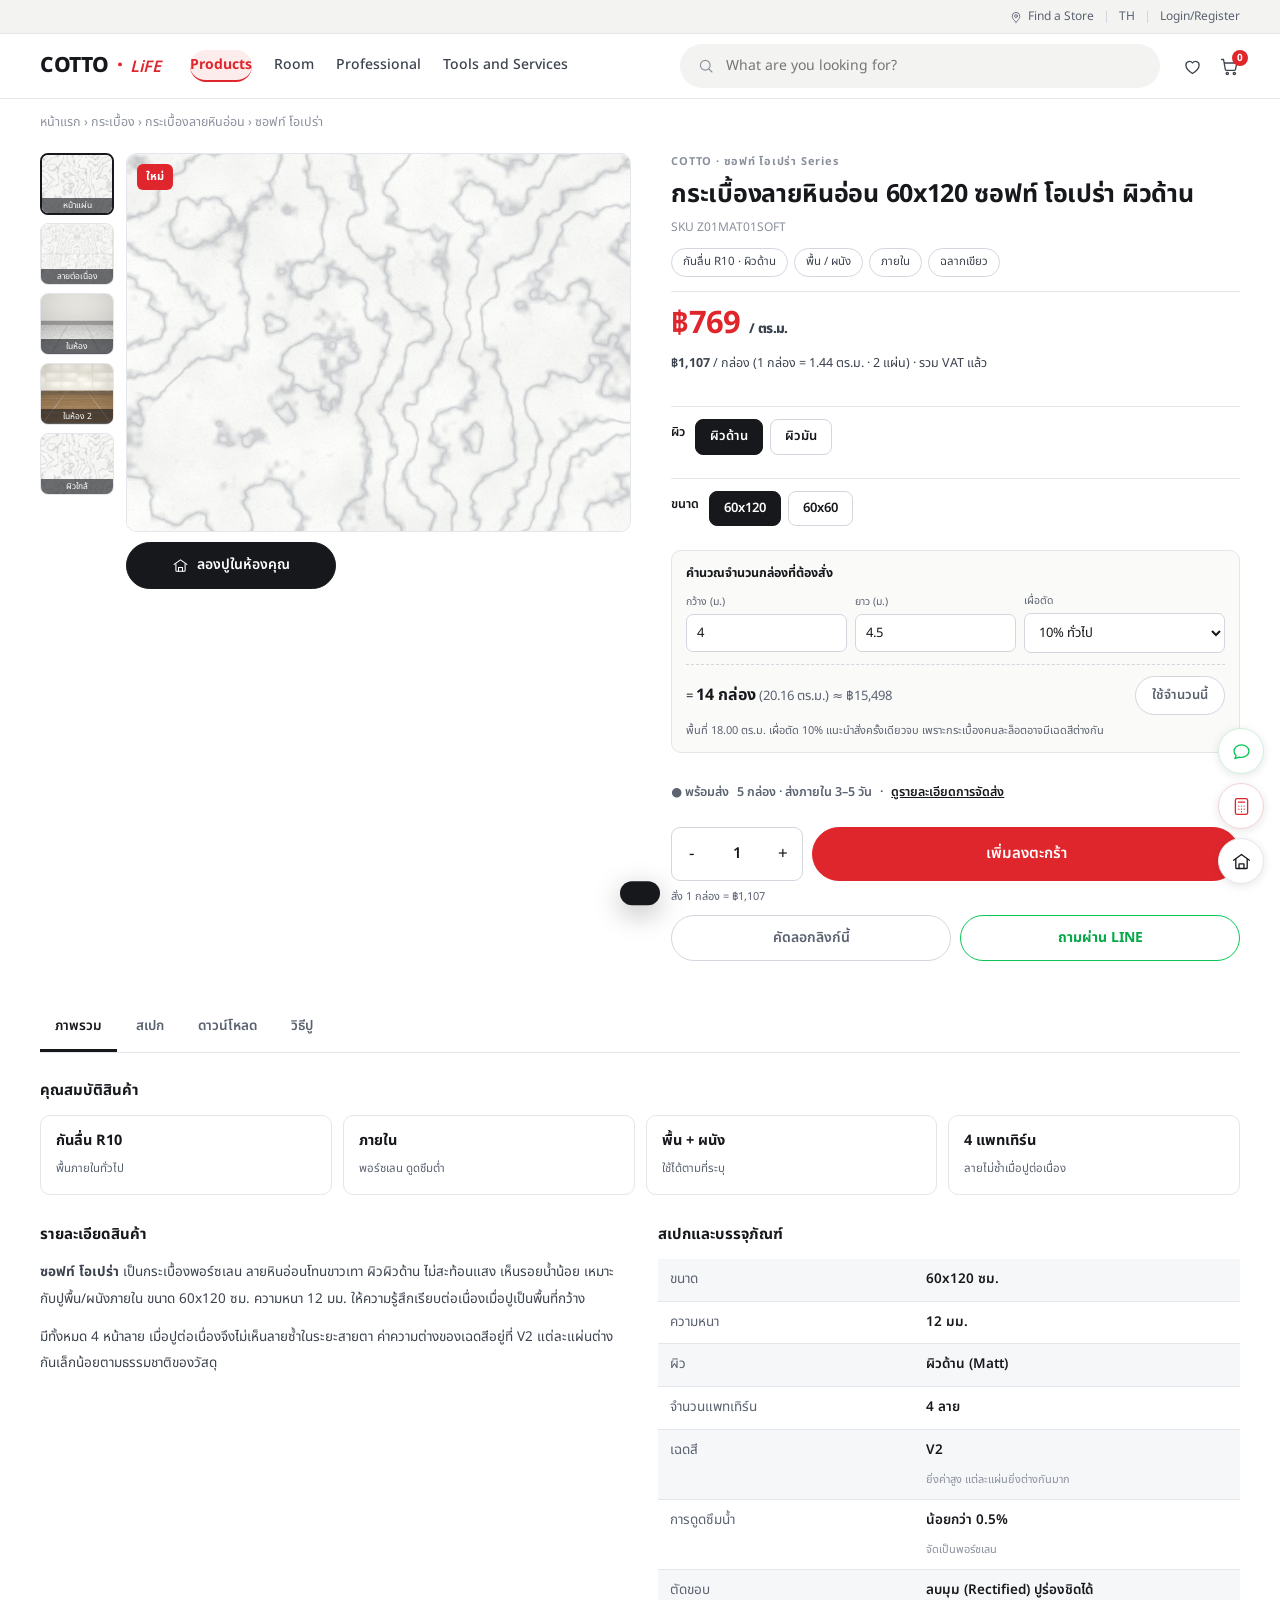
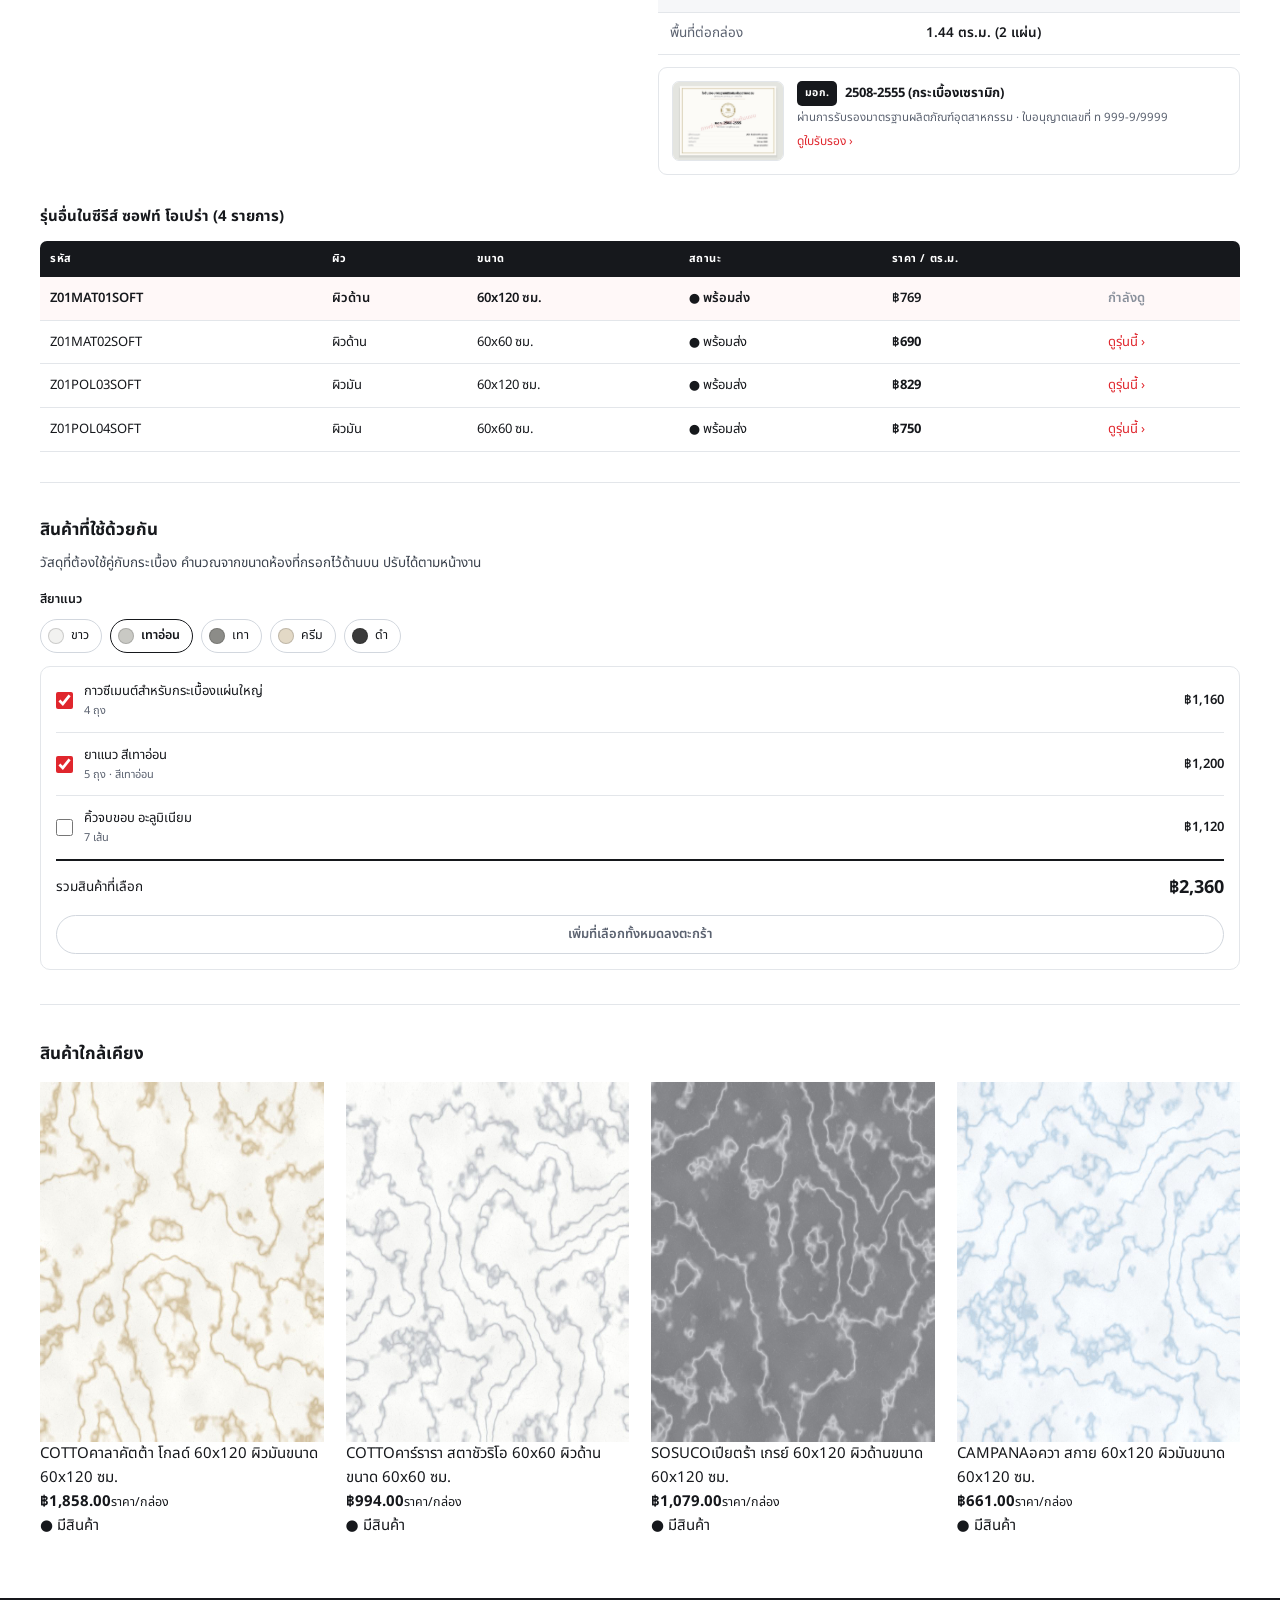
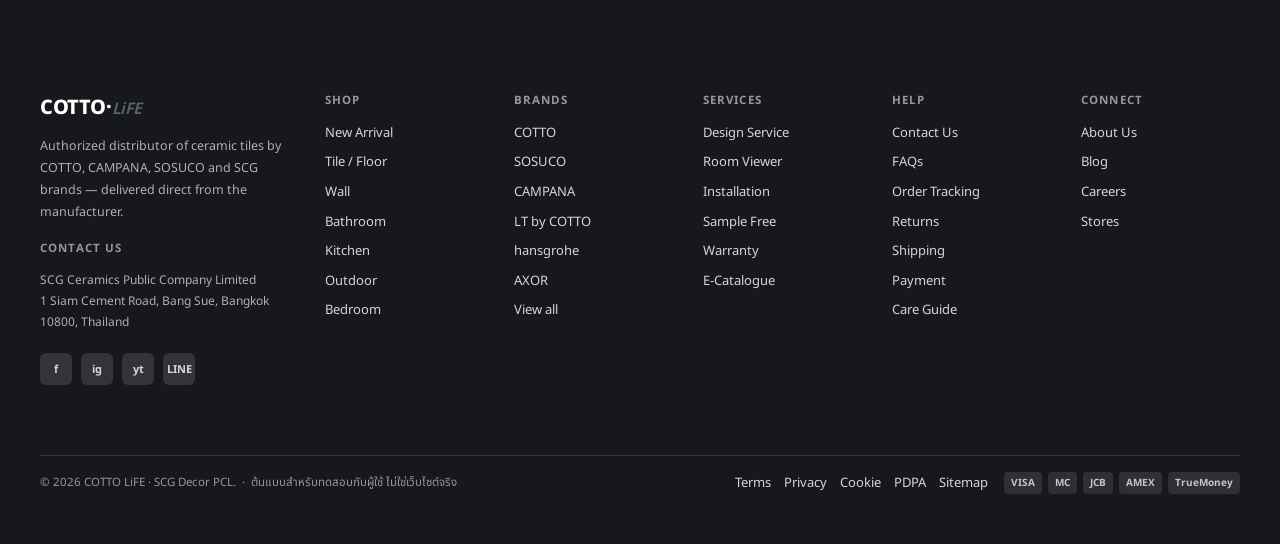
==== detail.html @ 040e5915 "start demo first" ====
<!DOCTYPE html>
<html lang="th">
<head>
<meta charset="utf-8">
<meta name="viewport" content="width=device-width,initial-scale=1">
<title>สินค้า | COTTO LiFE</title>
<link rel="preconnect" href="https://fonts.googleapis.com">
<link href="https://fonts.googleapis.com/css2?family=Noto+Sans+Thai:wght@400;500;600;700&display=swap" rel="stylesheet">
<link rel="stylesheet" href="assets/app.css">
<link rel="stylesheet" href="assets/detail.css">
</head>
<body>
<div id="hdr"></div>
<div class="wrap"><nav class="crumb" id="crumb"></nav></div>

<div class="wrap">
  <div class="pdp">
    <div class="gal">
      <div class="thumbs" id="gThumbs"></div>
      <div class="galmain">
        <div class="main"><img id="gMain" alt=""><span class="badge-n" id="gBadge" hidden>ใหม่</span></div>
        <div class="gal-btns" id="galBtns"></div>
      </div>
    </div>
    <div class="info" id="info"></div>
  </div>

  <div class="tabs" id="tabs"></div>
  <div id="panels"></div>
  <div class="rel" id="rel"></div>
</div>

<div class="sbar" id="sbar"><div class="wrap">
  <div class="p"><b id="sbP"></b><span id="sbN"></span></div>
  <button class="btn btn-primary" id="sbBtn">เพิ่มลงตะกร้า</button>
</div></div>

<div id="ftr"></div>
<div id="toast"></div>

<script src="assets/icons.js"></script>
<script src="assets/data.js"></script>
<script src="assets/app.js"></script>
<script>
(function () {
  var $ = CL.$, $$ = CL.$$, money = CL.money, img = CL.img, C = CATALOG;

  function params() {
    var s = location.search.slice(1) || location.hash.replace(/^#\??/, ""), o = {};
    s.split("&").forEach(function (p) { if (!p) return; var i = p.indexOf("=");
      o[decodeURIComponent(p.slice(0, i))] = decodeURIComponent(p.slice(i + 1)); });
    return o;
  }
  var P = params();
  var S = (P.s && C.bySeries(P.s)) || (P.sku && C.bySku(P.sku) && C.bySeries(C.bySku(P.sku).seriesId)) || C.series[0];
  var K = (P.sku && C.bySku(P.sku)) || S.skus.filter(function (k) { return k.stock > 0; })[0] || S.skus[0];
  var isTile = S.cat === "tile", isAcc = S.cat === "accessory", isSan = S.cat === "sanitary";
  var UNIT = S.cat === "tile" ? "กล่อง" : S.cat === "accessory" ? "ชิ้น" : "ชุด";
  var gi = 0, tab = 0, qty = 1, wideM = 4, longM = 4.5, waste = 10, grout = 1, roughPick = null;
  var bundleSel = {};
  (S.cat === "tile" ? C.bundle : C.bundleSan).forEach(function (b, i) { bundleSel[i] = b.checked; });

  CL.mount("Products");
  $("#crumb").innerHTML = '<a href="index.html">หน้าแรก</a> › <a href="list.html?cat=' + S.cat + '">' +
    (isTile ? "กระเบื้อง" : isAcc ? "อุปกรณ์ห้องน้ำ" : "สุขภัณฑ์") +
    '</a> › <a href="list.html?cat=' + S.cat + "&pattern=" +
    encodeURIComponent(S.pattern) + '">' + S.pattern + "</a> › <span>" + S.name + "</span>";
  document.title = S.name + " | COTTO LiFE";

  /* ============ แกลเลอรี ============ */
  function shots() {
    return isTile
      ? [[K.img, "หน้าแผ่น"], ["lay-" + K.tex, "ลายต่อเนื่อง"],
         [S.usage && S.usage.indexOf("พื้น") >= 0 ? "room-living" : "room-bath", "ในห้อง"],
         ["room-kitchen", "ในห้อง 2"], [K.img, "ผิวใกล้"]]
      : isAcc
      ? [[K.img, "ตัวสินค้า"], ["room-bath", "ในห้อง"], [K.img, "มุมข้าง"], ["room-bedroom", "บรรยากาศ"]]
      : [[K.img, "ตัวสินค้า"], ["room-bath", "ในห้อง"], ["san-exploded", "ชิ้นส่วน"],
         [K.img, "มุมข้าง"], ["room-bedroom", "บรรยากาศ"]];
  }
  function gallery() {
    var g = shots();
    $("#gMain").src = img(g[gi][0]);
    $("#gMain").alt = S.name + " — " + g[gi][1];
    $("#gBadge").hidden = !S["new"];
    $("#gThumbs").innerHTML = g.map(function (t, i) {
      return '<button class="' + (i === gi ? "on" : "") + '" data-g="' + i + '" aria-label="' + t[1] + '">' +
        '<img src="' + img(t[0]) + '" alt=""><span class="tl">' + t[1] + "</span></button>";
    }).join("");
    var ICON = '<svg class="ico" viewBox="0 0 24 24" fill="none" stroke="currentColor" ' +
      'stroke-width="1.5" stroke-linecap="round" stroke-linejoin="round" aria-hidden="true">' +
      '<path d="M3 10.5 12 4l9 6.5"/><path d="M5.5 9.6V19a1 1 0 0 0 1 1h11a1 1 0 0 0 1-1V9.6"/>' +
      '<path d="M9.2 20v-5.2h5.6V20"/></svg>';
    $("#galBtns").innerHTML = isTile
      ? '<button class="btn btn-dark" id="tryRoom">' + ICON + "ลองปูในห้องคุณ</button>" : "";
  }

  /* ============ ตัวเลือกรุ่น ============ */
  function variantsFor(attr, val) {
    return S.skus.filter(function (k) {
      if (k[attr] !== val) return false;
      return ["finish", "size", "color", "finLabel"].every(function (a) {
        return a === attr || k[a] === K[a] || k[a] === undefined; });
    });
  }
  function pick(attr, val) {
    var cand = variantsFor(attr, val);
    if (!cand.length) cand = S.skus.filter(function (k) { return k[attr] === val; });
    if (cand.length) { K = cand.filter(function (k) { return k.stock > 0; })[0] || cand[0];
      gi = 0; roughPick = null; draw(); }
  }
  function optGroup(label, attr, hint) {
    var vals = [], seen = {};
    S.skus.forEach(function (k) { if (k[attr] != null && !seen[k[attr]]) { seen[k[attr]] = 1; vals.push(k[attr]); } });
    if (vals.length < 2) return "";
    return '<div class="optrow"><div class="lab">' + label + (hint ? "<span>" + hint + "</span>" : "") +
      "</div><div class='opts'>" + vals.map(function (v) {
        var cand = variantsFor(attr, v), off = !cand.length;
        var k0 = cand[0] || S.skus.filter(function (x) { return x[attr] === v; })[0];
        var sub = "";
        var sw = (attr === "color" && C.facets.tile[4].swatch[v]) ? C.facets.tile[4].swatch[v]
               : (attr === "finLabel" && C.facets.accessory[1].swatch[v]) ? C.facets.accessory[1].swatch[v] : "";
        var dot = sw ? '<span class="dot" style="background:' + sw + '"></span>' : "";
        return '<button class="opt' + (K[attr] === v ? " on" : "") + (off ? " off" : "") + '" data-o="' +
          attr + "|" + v + '"' + (off ? " disabled" : "") + ">" + dot +
          (attr === "finish" ? C.finish[v].label : v) + sub + "</button>";
      }).join("") + "</div></div>";
  }

  /* ============ ฝั่งขวา ============ */
  function chipsOf() {
    return (isTile
      ? [(K.slip !== "-" ? "กันลื่น " + K.slip + " · " : "") + C.finish[K.finish].label,
         K.usage.join(" / "), K.env, K.green ? "ฉลากเขียว" : ""]
      : isAcc
      ? [K.kind, K.material, K.mount, "รับประกัน " + K.warranty]
      : [K.rate !== "-" ? K.rate : K.dim, K.rough !== "-" ? "ท่อ " + K.trap.replace("-Trap", "") +
         " · " + K.rough : "", (K.tech || [])[0] || "", "รับประกัน " + K.warranty])
      .filter(Boolean).map(function (c) { return '<span class="chip">' + c + "</span>"; }).join("");
  }
  function boxes() {
    var area = (wideM || 0) * (longM || 0);
    if (!area) return 0;
    return Math.ceil(area * (1 + waste / 100) / K.sqmPerBox);
  }

  function info() {
    var price = isTile ? K.pricePerSqm : K.price;
    var was   = isTile ? K.wasPerSqm : K.priceWas;
    var h = '<div class="brand">' + K.brand + " · " + S.name + " Series</div>" +
      "<h1>" + (isTile ? K.pattern + " " + K.size + " " + S.name + " " + C.finish[K.finish].label
                       : S.kind + " " + S.name + " " + (K.label || "")) + "</h1>" +
      '<div class="skuline">SKU ' + K.sku + "</div>" +
      '<div class="chips">' + chipsOf() + "</div>";

    /* ราคา — ขีดราคาปกติทั้งต่อ ตร.ม. และต่อกล่อง */
    h += '<div class="price-main"><b>' + money(price) + '</b><span class="u">/ ' +
      (isTile ? "ตร.ม." : isAcc ? "ชิ้น" : "ชุด") + "</span>" +
      (was ? '<span class="was">' + money(was) + '</span><span class="off">ลด ' + K.off + "%</span>" : "") +
      "</div>";
    h += '<div class="price-sub">' + (isTile
      ? (K.wasPerBox ? '<span class="was">' + money(K.wasPerBox) + "</span>" : "") +
        "<b>" + money(K.pricePerBox) + "</b> / กล่อง (1 กล่อง = " + K.sqmPerBox + " ตร.ม. · " +
        K.pcsPerBox + " แผ่น) · รวม VAT แล้ว"
      : isAcc ? "ราคารวม VAT แล้ว · ราคาต่อชิ้น · " + K.material + " · " + K.mount
      : "ราคารวม VAT แล้ว · ยังไม่รวมค่าติดตั้ง") + "</div>";

    if (isTile) {
      h += optGroup("ผิว", "finish");
      h += optGroup("ขนาด", "size");
      h += optGroup("สี", "color");
      h += calcHTML();
    } else if (isAcc) {
      h += optGroup("สี / ผิวเคลือบ", "finLabel");
    } else {
      h += optGroup("รุ่น", "label", "ต่างกันที่ระบบกดและระยะท่อ");
      h += inboxHTML();
      h += roughHTML();
    }

    /* สถานะสินค้า */
    if (K.stock > 0) h += '<div class="stock-line">' + CL.stockChip(K) +
      ("<span>" + (K.stock + " " + UNIT) +
        " · ส่งภายใน 3–5 วัน</span><span>·</span><a href='#' data-toast='รายละเอียดการจัดส่ง (ตัวอย่าง)'>" +
        "ดูรายละเอียดการจัดส่ง</a>") + "</div>";

    if (K.stock > 0) {
      h += '<div class="buyrow"><div class="qty">' +
        '<button id="qm" aria-label="ลดจำนวน">−</button>' +
        '<input id="qn" type="number" min="1" value="' + qty + '" aria-label="จำนวน">' +
        '<button id="qp" aria-label="เพิ่มจำนวน">+</button></div>' +
        '<button class="btn btn-primary btn-lg" id="addCart">เพิ่มลงตะกร้า</button></div>' +
        '<div class="calc-note">สั่ง ' + qty + " " + UNIT + " = " +
        money(qty * (isTile ? K.pricePerBox : K.price)) + "</div>" +
        '<div class="buy2"><button class="btn btn-ghost" id="copyLink">คัดลอกลิงก์นี้</button>' +
        '<button class="btn btn-line" id="lineBtn">ถามผ่าน LINE</button></div>';
    } else {
      h += '<div class="oos"><b>สินค้าหมดชั่วคราว</b>' +
        "ออนไลน์ยังไม่เปิดรับจองในรอบผลิตนี้ กรุณาติดต่อฝ่ายขายหรือสาขาใกล้บ้าน " +
        "หรือเลือกรุ่นอื่นในซีรีส์เดียวกัน" +
        '<br><a class="oos-link" href="#" data-jump="series">ดูรุ่นอื่นที่มีสินค้า ›</a></div>' +
        '<div class="buy2"><button class="btn btn-line-solid btn-lg btn-block" id="lineBtn">' +
        "สอบถามผ่าน LINE</button></div>";
    }
    $("#info").innerHTML = h;
  }

  function calcHTML() {
    var b = boxes(), area = (wideM || 0) * (longM || 0);
    return '<div class="calc"><h4>คำนวณจำนวนกล่องที่ต้องสั่ง</h4>' +
      '<div class="calc-in">' +
        '<div><label for="cw">กว้าง (ม.)</label><input id="cw" type="number" min="0" step="0.1" value="' +
          (wideM || "") + '"></div>' +
        '<div><label for="cl">ยาว (ม.)</label><input id="cl" type="number" min="0" step="0.1" value="' +
          (longM || "") + '"></div>' +
        '<div class="wst"><label for="cwst">เผื่อตัด</label><select id="cwst">' +
          [[5, "5% ปูตรง"], [10, "10% ทั่วไป"], [12, "12% ปูทแยง"]].map(function (o) {
            return '<option value="' + o[0] + '"' + (waste === o[0] ? " selected" : "") + ">" + o[1] + "</option>";
          }).join("") + "</select></div></div>" +
      '<div class="calc-res"><div class="eq">' +
        (b ? "= <b>" + b + " กล่อง</b> <span>(" + (b * K.sqmPerBox).toFixed(2) + " ตร.ม.) ≈ " +
             money(b * K.pricePerBox) + "</span>"
           : "<span>กรอกขนาดห้องเพื่อคำนวณ</span>") + "</div>" +
        '<button class="btn btn-ghost btn-sm" id="useQty"' + (b ? "" : " disabled") + ">ใช้จำนวนนี้</button></div>" +
      '<div class="calc-note">พื้นที่ ' + (area ? area.toFixed(2) : "0") + " ตร.ม. เผื่อตัด " + waste +
      "% แนะนำสั่งครั้งเดียวจบ เพราะกระเบื้องคนละล็อตอาจมีเฉดสีต่างกัน</div></div>";
  }

  function inboxHTML() {
    var ps = C.parts[S.id] || [];
    return '<div class="inbox"><b>ในชุดนี้ประกอบด้วย ' + K.pieces + " ชิ้น</b><p>" +
      ps.slice(0, 5).map(function (p) { return p.name.split(" ")[0] + " " + (p.name.split(" ")[1] || ""); })
        .join(" · ") + ' · <a href="#" data-jump="parts">ดูทั้งหมด ›</a></p></div>';
  }
  function roughHTML() {
    if (!K.rough || K.rough === "-") return "";
    var opts = ["305 มม.", "200 มม.", "220 มม.", "ไม่แน่ใจ"];
    var res;
    if (roughPick === null) res = "รุ่นนี้ออกแบบสำหรับระยะท่อ <b>" + K.rough + "</b> ชนิดท่อ <b>" + K.trap + "</b>";
    else if (roughPick === "ไม่แน่ใจ")
      res = "ไม่เป็นไร เลือก “ขอให้ช่างมาวัดให้” ตอนสั่งซื้อได้ หรือทักไลน์ส่งรูปห้องน้ำมาให้เราดู";
    else if (roughPick === K.rough) res = '<span class="ok">✓ ใช้ได้</span> ระยะท่อตรงกับรุ่นนี้พอดี';
    else {
      var alt = C.skus.filter(function (k) { return k.cat === "sanitary" && k.rough === roughPick; });
      res = '<span class="bad">✗ ใช้ไม่ได้</span> รุ่นนี้ต้องใช้ ' + K.rough + " แต่ของคุณคือ " + roughPick +
        (alt.length ? "<br>รุ่นที่ใช้ได้: " + alt.map(function (k) {
          return '<a href="detail.html?sku=' + k.sku + '">' + k.series + " " + k.label + "</a>"; }).join(" · ")
          : "<br>ยังไม่มีรุ่นที่ตรงระยะนี้ แนะนำให้ปรึกษาฝ่ายขาย");
    }
    return '<div class="rough"><b>ก่อนสั่งซื้อ เช็กระยะท่อน้ำทิ้ง (rough-in)</b>' +
      '<div class="row">' + opts.map(function (o) {
        return '<button class="rb' + (roughPick === o ? " on" : "") + '" data-r="' + o + '">' + o + "</button>";
      }).join("") + "</div>" +
      '<div class="res" id="rout">' + res + "</div>" +
      '<a class="how" href="#" data-toast="วิธีวัดระยะท่อ (ตัวอย่าง)">ไม่รู้วิธีวัด? ดูวิธีวัด ›</a></div>';
  }

  /* ============ แท็บและเนื้อหาด้านล่าง ============ */
  function tabDefs() {
    return isTile
      ? [["ภาพรวม", pOverview], ["สเปก", pSpec], ["ดาวน์โหลด", pDownload], ["วิธีปู", pHowto]]
      : isAcc
      ? [["ภาพรวม", pOverview], ["สเปก", pSpec], ["ดาวน์โหลด", pDownload]]
      : [["ภาพรวม", pOverview], ["สเปก", pSpec], ["อะไหล่ที่ใช้ร่วมกันได้ในรุ่นนี้", pParts],
         ["ติดตั้ง", pInstall], ["ดาวน์โหลด", pDownload]];
  }

  function featBoxes() {           /* คุณสมบัติสินค้า — ไม่มี มอก. ในชุดนี้ */
    return isTile
      ? [[K.slip === "-" ? "สำหรับผนัง" : "กันลื่น " + K.slip,
          K.slip === "-" ? "ไม่ใช้ปูพื้น" : (parseInt(K.slip.slice(1), 10) >= 11 ? "พื้นเปียก / กลางแจ้ง" : "พื้นภายในทั่วไป")],
         [K.env, K.absorb < 0.5 ? "พอร์ซเลน ดูดซึมต่ำ" : "เซรามิก สำหรับภายใน"],
         [K.usage.join(" + "), "ใช้ได้ตามที่ระบุ"],
         [K.patt + " แพทเทิร์น", "ลายไม่ซ้ำเมื่อปูต่อเนื่อง"]]
      : isAcc
      ? [[K.kind, "ประเภทอุปกรณ์"], [K.finLabel, "สี / ผิวเคลือบ"],
         [K.material, "วัสดุ ทนความชื้น"], ["รับประกัน " + K.warranty, "ตามเงื่อนไขผู้ผลิต"]]
      : [[K.rate, "ปริมาณน้ำต่อการกด"], [K.rough, "ระยะท่อ · " + K.trap],
         [(K.tech || [])[0] || K.flush, "ระบบ " + K.flush],
         ["รับประกัน " + K.warranty, "ตามเงื่อนไขผู้ผลิต"]];
  }

  function descText() {
    return isTile
      ? ["<b>" + S.name + "</b> เป็น" + S.sub + " ผิว" + C.finish[K.finish].label + " " +
         C.finish[K.finish].desc + " เหมาะกับ" + K.use +
         " ขนาด " + K.size + " ซม. ความหนา " + K.thick + " มม. ให้ความรู้สึกเรียบต่อเนื่องเมื่อปูเป็นพื้นที่กว้าง",
         "มีทั้งหมด " + K.patt + " หน้าลาย เมื่อปูต่อเนื่องจึงไม่เห็นลายซ้ำในระยะสายตา " +
         "ค่าความต่างของเฉดสีอยู่ที่ " + K.shade + " " +
         ({V1:"แต่ละแผ่นสีสม่ำเสมอ", V2:"แต่ละแผ่นต่างกันเล็กน้อยตามธรรมชาติของวัสดุ",
           V3:"แต่ละแผ่นต่างกันชัดเจน ควรคละกล่องตอนปู",
           V4:"แต่ละแผ่นต่างกันมาก เน้นความเป็นธรรมชาติ"}[K.shade] || "")]
      : isAcc
      ? ["<b>" + S.name + "</b> " + S.sub + " ผลิตจาก" + K.material +
         " ผิวเคลือบ" + K.finLabel + " ขนาด " + K.dim,
         "ติดตั้งแบบ" + K.mount + " " +
         (K.mount === "ติดกาว" ? "ไม่ต้องเจาะผนัง เหมาะกับบ้านเช่าหรือผนังกระเบื้องที่ไม่อยากทำรูเพิ่ม"
          : K.mount === "เจาะผนัง" ? "มาพร้อมพุกและสกรูสำหรับผนังปูนและผนังกระเบื้อง"
          : "ต้องมีรูเจาะบนเคาน์เตอร์หรืออ่างอยู่แล้ว") +
         " รับประกัน " + K.warranty]
      : ["<b>" + S.name + "</b> " + S.sub + " ใช้ระบบชำระล้างแบบ " + K.flush +
         " ใช้น้ำ " + K.rate + " ต่อการกดหนึ่งครั้ง รูปทรงโถแบบ " + K.bowl +
         " ขนาดตัวเครื่อง " + K.dim,
         "ออกแบบสำหรับระยะท่อ " + K.rough + " ชนิดท่อ " + K.trap +
         (K.trap === "S-Trap" ? " (ท่อออกที่พื้น)" : " (ท่อออกที่ผนัง)") +
         " ก่อนสั่งซื้อควรวัดระยะจากผนังด้านหลังถึงกลางท่อน้ำทิ้งให้ตรงกันก่อน " +
         ((K.tech || []).length ? "มาพร้อม" + K.tech.join(" · ") : "")];
  }

  function specRows(full) {
    var r = isTile
      ? [["ขนาด", K.size + " ซม."], ["ความหนา", K.thick + " มม."],
         ["ผิว", C.finish[K.finish].label + " (" + C.finish[K.finish].en + ")"],
         ["จำนวนแพทเทิร์น", K.patt + " ลาย"],
         ["เฉดสี", K.shade, "ยิ่งค่าสูง แต่ละแผ่นยิ่งต่างกันมาก"],
         ["การดูดซึมน้ำ", (K.absorb < 0.5 ? "น้อยกว่า 0.5%" : K.absorb + "%"),
          K.absorb < 0.5 ? "จัดเป็นพอร์ซเลน" : "จัดเป็นเซรามิก"],
         ["ตัดขอบ", (K.size === "60x120" || K.size === "120x120") ? "ลบมุม (Rectified) ปูร่องชิดได้"
                                                                  : "ขอบธรรมชาติ (Non-rectified)"],
         ["พื้นที่ต่อกล่อง", K.sqmPerBox + " ตร.ม. (" + K.pcsPerBox + " แผ่น)"]]
      : isAcc
      ? [["ประเภท", K.kind], ["สี / ผิวเคลือบ", K.finLabel], ["วัสดุ", K.material],
         ["วิธีติดตั้ง", K.mount], ["ขนาด (ก×ล×ส)", K.dim], ["การรับประกัน", K.warranty]]
      : [["ประเภท", K.kind], ["ปริมาณน้ำ", K.rate], ["ระบบชำระล้าง", K.flush],
         ["ระยะท่อ", K.rough, "วัดจากผนังถึงกลางท่อน้ำทิ้ง"],
         ["ชนิดท่อ", K.trap, K.trap === "S-Trap" ? "ท่อออกที่พื้น" : "ท่อออกที่ผนัง"],
         ["รูปทรงโถ", K.bowl], ["ขนาด (ก×ล×ส)", K.dim], ["ฝารองนั่ง", "Soft close (ในชุด)"],
         ["จำนวนชิ้นส่วน", K.pieces + " ชิ้น"]];
    if (full) r = r.concat(isAcc ? [["แบรนด์", K.brand], ["รหัสสินค้า", K.sku]] : isTile
      ? [["สี", K.color], ["ลวดลาย", K.pattern], ["ค่าต้านทานความลื่น", K.slip],
         ["การใช้งาน", K.use], ["พื้นที่ใช้งาน", K.env],
         ["แบรนด์", K.brand], ["รหัสสินค้า", K.sku]]
      : [["สี", (K.colors || [K.color]).join(" / ")], ["เทคโนโลยี", (K.tech || []).join(" · ")],
         ["การรับประกัน", K.warranty], ["แบรนด์", K.brand], ["รหัสสินค้า", K.sku]]);
    return r;
  }
  function specTable(full) {
    return '<table class="spec">' + specRows(full).map(function (r) {
      return "<tr><td>" + r[0] + "</td><td><b>" + r[1] + "</b>" +
        (r[2] ? '<span class="hint">' + r[2] + "</span>" : "") + "</td></tr>"; }).join("") + "</table>" +
      '<div class="tis"><img src="' + img(isTile ? "tis-tile" : "tis-san") +
      '" alt="ใบรับรองมาตรฐาน" class="cert" data-toast="ดูใบรับรองฉบับเต็ม (ภาพจำลอง)">' +
      '<div class="tx"><div class="hd"><span class="mk">มอก.</span><b>' +
      String(K.tis || "—").replace(/^มอก\.\s*/, "") + "</b></div>" +
      '<span class="sub">ผ่านการรับรองมาตรฐานผลิตภัณฑ์อุตสาหกรรม · ' +
      'ใบอนุญาตเลขที่ ท 999-9/9999</span>' +
      '<a href="#" data-toast="ดูใบรับรองฉบับเต็ม (ภาพจำลอง)">ดูใบรับรอง ›</a></div></div>';
  }

  function seriesTable() {
    return '<h3 class="mt" id="series">รุ่นอื่นในซีรีส์ ' + S.name + " (" + S.skus.length + " รายการ)</h3>" +
      '<table class="vtab"><tr><th>รหัส</th><th>' +
      (isTile ? "ผิว" : isAcc ? "สี / ผิวเคลือบ" : "การกด") + "</th><th>" +
      (isTile ? "ขนาด" : isAcc ? "วัสดุ" : "ระยะท่อ") + '</th><th class="hide-m">สถานะ</th><th>ราคา' +
      (isTile ? " / ตร.ม." : "") + "</th><th></th></tr>" +
      S.skus.map(function (k) {
        var pr = isTile ? k.pricePerSqm : k.price, wz = isTile ? k.wasPerSqm : k.priceWas;
        return "<tr" + (k.sku === K.sku ? ' class="on"' : "") + "><td>" + k.sku + "</td><td>" +
          (isTile ? C.finish[k.finish].label + (S.colors.length > 1 ? " · " + k.color : "") : k.label) +
          "</td><td>" + (isTile ? k.size + " ซม." : isAcc ? k.material : k.rough) +
          '</td><td class="hide-m">' +
          CL.stockChip(k) + '</td><td class="px">' + money(pr) +
          (wz ? "<s>" + money(wz) + "</s>" : "") + "</td><td>" +
          (k.sku === K.sku ? '<span class="cur">กำลังดู</span>'
            : '<a href="#" data-sku="' + k.sku + '">ดูรุ่นนี้ ›</a>') + "</td></tr>";
      }).join("") + "</table>";
  }

  function pOverview() {
    var h = '<h3>คุณสมบัติสินค้า</h3><div class="feat">' + featBoxes().map(function (f) {
      return "<div><b>" + f[0] + "</b><span>" + f[1] + "</span></div>"; }).join("") + "</div>";
    h += '<div class="two-col"><div><h3>รายละเอียดสินค้า</h3>' +
      descText().map(function (t) { return '<p class="desc">' + t + "</p>"; }).join("") +
      (isSan ? '<h3 class="mt">สี</h3><div class="sw-row">' +
        (S.colors || []).map(function (c, i) {
          return '<button class="' + (i === 0 ? "on" : "") + '" data-toast="สี' + c + '">' +
            '<i style="background:' + (c === "ขาวมุก" ? "#EFE7D8" : "#F4F4F2") + '"></i><span>' +
            c + "</span></button>"; }).join("") + "</div>" : "") +
      '</div><div><h3>' + (isTile ? "สเปกและบรรจุภัณฑ์" : "สเปกและขนาด") + "</h3>" +
      specTable(false) + "</div></div>" + seriesTable();
    return h;
  }
  function pSpec() {
    return '<h3>ข้อมูลจำเพาะทั้งหมด</h3><div class="two-col"><div>' + specTable(true) + "</div>" +
      '<div><h3 style="margin-top:0">หมายเหตุ</h3>' +
      '<p class="desc">ค่าที่แสดงเป็นค่ามาตรฐานจากโรงงาน อาจมีความคลาดเคลื่อนได้ตามเกณฑ์การผลิต ' +
      (isTile ? "กระเบื้องแต่ละล็อตอาจมีเฉดสีต่างกัน แนะนำให้สั่งครั้งเดียวและคละกล่องตอนปู"
       : isAcc ? "สีผิวเคลือบที่เห็นบนจอกับของจริงอาจต่างกันเล็กน้อย แนะนำให้ดูของจริงที่โชว์รูมถ้าต้องเข้าชุดกับของเดิม"
       : "ควรตรวจระยะท่อและชนิดท่อในห้องน้ำจริงก่อนสั่งซื้อทุกครั้ง") + "</p></div></div>";
  }
  function pBundle() {
    return "<h2>สินค้าที่ใช้ด้วยกัน</h2>" +
      '<p class="desc" style="margin-bottom:14px">' + (isTile
        ? "วัสดุที่ต้องใช้คู่กับกระเบื้อง คำนวณจากขนาดห้องที่กรอกไว้ด้านบน ปรับได้ตามหน้างาน"
        : "อุปกรณ์ที่ช่างมักเปลี่ยนพร้อมกันในครั้งเดียว เพื่อไม่ต้องรื้อซ้ำ") + "</p>" +
      (isTile ? '<div style="font-size:12.5px;font-weight:600;padding-bottom:7px">สียาแนว</div>' +
        '<div class="grout">' + C.grout.map(function (g, i) {
          return '<button class="' + (i === grout ? "on" : "") + '" data-gr="' + i + '">' +
            '<span class="sw3" style="background:' + g[1] + '"></span>' + g[0] + "</button>"; }).join("") +
        "</div>" : "") +
      '<div class="bundle" id="bundle"></div>';
  }
  function pParts() {
    var ps = C.parts[S.id] || [];
    return '<h3 id="parts">อะไหล่ที่ใช้ร่วมกันได้ในรุ่นนี้ (' + K.pieces + " ชิ้น)</h3>" +
      '<p class="desc" style="margin-bottom:14px">สั่งซื้อแยกชิ้นได้ทุกรายการ ' +
      "ใช้รหัสอะไหล่เวลาติดต่อฝ่ายขายหรือศูนย์บริการ</p>" +
      '<div class="plist">' + ps.map(function (p) {
        return '<div class="pitem"><img src="' + img(p.img) + '" alt="' + p.name + '" loading="lazy">' +
          '<div class="tx"><b>' + p.name + '</b><div class="code">รหัส ' + p.code + "</div>" +
          (p.inStock
            ? '<div class="buyline"><span class="px">' + money(p.price) + "</span>" +
              '<button class="btn btn-ghost btn-sm" data-part="' + p.code + "|" + p.name +
              '">' + ICON("cart") + "ใส่ตะกร้า</button></div>"
            : '<div class="buyline"><span class="no">สั่งผลิต</span>' +
              '<button class="btn btn-ghost btn-sm" data-toast="แจ้งเตือนเมื่ออะไหล่เข้า (ตัวอย่าง)">' +
              "แจ้งเตือน</button></div>") + "</div></div>";
      }).join("") + "</div>";
  }
  function pInstall() {
    var st = ["<b>วัดระยะท่อ</b> จากผนังด้านหลังถึงกลางท่อน้ำทิ้งที่พื้น ต้องได้ " + K.rough,
      "<b>ปิดวาล์วน้ำ</b> และรื้อสุขภัณฑ์เดิมออก ขูดซิลิโคนและยางเดิมให้หมด",
      "<b>วางแนวและทดลองประกอบ</b> โดยยังไม่ยิงซิลิโคน เพื่อเช็กว่าตรงท่อจริง",
      "<b>ติดตั้งและยึดฐาน</b> ใส่ยางรอง ขันน็อตให้แน่นเท่ากันทั้งสองข้าง",
      "<b>ต่อสายน้ำดีและทดสอบ</b> เปิดน้ำ กดทดสอบ 3 ครั้ง ตรวจรอยรั่วรอบฐาน"];
    return '<h3>ขั้นตอนการติดตั้ง</h3><div class="two-col"><div><ol class="steps">' +
      st.map(function (s) { return "<li>" + s + "</li>"; }).join("") + "</ol></div><div>" +
      (S.install ? '<div class="inbox"><b>ให้ช่างของเราติดตั้งให้</b><p>ค่าบริการ ' +
        money(S.install.price) + " ต่อจุด เฉพาะ" + S.install.area +
        " รวมรื้อของเดิมและทิ้งซาก รับประกันงานติดตั้ง 1 ปี</p>" +
        '<button class="btn btn-dark btn-sm" style="margin-top:11px" data-toast="จองช่างติดตั้ง (ตัวอย่าง)">' +
        "จองช่างติดตั้ง</button></div>" : "") + "</div></div>";
  }
  function pHowto() {
    var st = ["<b>เตรียมพื้น</b> ให้ได้ระดับและสะอาด ความต่างไม่เกิน 3 มม. ต่อ 2 เมตร",
      "<b>วางแผนแนวปู</b> หาจุดกึ่งกลางห้อง เพื่อให้แผ่นที่ต้องตัดอยู่ริมผนังเท่า ๆ กัน",
      "<b>คละกล่อง</b> เปิดพร้อมกัน 3–4 กล่องแล้วสลับหยิบ เพื่อให้เฉดสีกระจายสม่ำเสมอ",
      "<b>ปูด้วยกาวซีเมนต์</b> หวีร่องให้ทั่ว กดแผ่นให้แนบ เคาะไล่ฟองอากาศ ใช้ตัวเว้นร่อง " +
        ((K.size === "60x120" || K.size === "120x120") ? "1.5–2 มม." : "2–3 มม."),
      "<b>ยาแนวหลัง 24 ชม.</b> เช็ดคราบส่วนเกินทันทีก่อนยาแนวแห้ง"];
    return '<h3>วิธีปูและข้อควรระวัง</h3><div class="two-col"><div><ol class="steps">' +
      st.map(function (s) { return "<li>" + s + "</li>"; }).join("") + "</ol></div>" +
      '<div><div class="inbox"><b>ข้อควรระวัง</b><p>' +
      "กระเบื้องคนละล็อตอาจมีเฉดสีต่างกัน ควรสั่งครั้งเดียวให้พอและเผื่อไว้อย่างน้อย 1 กล่อง " +
      "สำหรับซ่อมในอนาคต · ผิว" + C.finish[K.finish].label + " " + C.finish[K.finish].desc +
      "</p></div></div></div>";
  }
  function pDownload() {
    return '<h3>เอกสารและไฟล์</h3><div class="dl">' +
      [["แคตตาล็อกซีรีส์ (PDF)", "12 หน้า · 3.4 MB"],
       ["สเปกชีตทางเทคนิค (PDF)", "2 หน้า · 480 KB"],
       [isTile ? "ไฟล์เท็กซ์เจอร์ 3D (ZIP)" : "ไฟล์ CAD / BIM (ZIP)", "4 ไฟล์ · 18 MB"]]
      .map(function (d) { return '<button data-toast="เริ่มดาวน์โหลด (ตัวอย่าง)"><b>' + d[0] +
        "</b><span>" + d[1] + "</span></button>"; }).join("") + "</div>";
  }

  function below() {
    var defs = tabDefs();
    $("#tabs").innerHTML = defs.map(function (d, i) {
      return '<button class="' + (i === tab ? "on" : "") + '" data-t="' + i + '">' + d[0] + "</button>";
    }).join("");
    $("#panels").innerHTML = defs.map(function (d, i) {
      return '<div class="panel"' + (i === tab ? "" : " hidden") + ">" + d[1]() + "</div>"; }).join("") +
      '<section class="together" id="together">' + pBundle() + "</section>";
    bundle();

    var rel = C.series.filter(function (x) {
      return x.id !== S.id && x.cat === S.cat && (isTile ? x.pattern === S.pattern : true); });
    if (rel.length < 4) rel = C.series.filter(function (x) { return x.id !== S.id && x.cat === S.cat; });
    $("#rel").innerHTML = "<h2>สินค้าใกล้เคียง</h2><div class='grid-p'>" +
      rel.slice(0, 6).map(function (x) { return CL.productCard(x.skus[0]); }).join("") + "</div>";
  }

  function bundle() {
    var el = $("#bundle"); if (!el) return;
    var list = isTile ? C.bundle : C.bundleSan;
    var area = (wideM || 0) * (longM || 0), tot = 0;
    el.innerHTML = list.map(function (b, i) {
      var qn, note;
      if (isTile) {
        qn = !area ? 0 : b.perEdge ? Math.ceil(((wideM + longM) * 2) / 2.5)
                                   : Math.ceil(area * b.perSqm / (b.pack || 1));
        note = area ? qn + " " + b.unit + (i === 1 ? " · สี" + C.grout[grout][0] : "") : "กรอกขนาดห้องก่อน";
      } else { qn = b.qty; note = b.sub + " · " + qn + " " + b.unit; }
      var sum = qn * b.price;
      if (bundleSel[i]) tot += sum;
      return '<label><input type="checkbox" data-b="' + i + '"' + (bundleSel[i] ? " checked" : "") +
        '><span class="nm">' + b.name + "<small>" + note + '</small></span><span class="px">' +
        (qn ? money(sum) : "—") + "</span></label>";
    }).join("") + '<div class="tot"><span>รวมสินค้าที่เลือก</span><b>' + money(tot) +
      '</b></div><div style="padding:0 0 13px"><button class="btn btn-ghost btn-sm btn-block" ' +
      'data-toast="เพิ่มสินค้าที่เลือกลงตะกร้า (ตัวอย่าง)">เพิ่มที่เลือกทั้งหมดลงตะกร้า</button></div>';
  }

  /* ============ events ============ */
  document.addEventListener("click", function (e) {
    var t = e.target.closest("[data-g],[data-o],[data-sku],[data-gr],[data-t],[data-r],[data-toast],[data-jump],[data-part]," +
      "#qm,#qp,#useQty,#addCart,#copyLink,#lineBtn,#tryRoom");
    if (!t) return;
    if (t.dataset.g != null) { gi = +t.dataset.g; gallery(); return; }
    if (t.dataset.o) { var p = t.dataset.o.split("|"); pick(p[0], p[1]); return; }
    if (t.dataset.sku) { e.preventDefault(); K = C.bySku(t.dataset.sku); gi = 0; qty = 1; roughPick = null;
      draw(); window.scrollTo({top: 0, behavior: "smooth"}); return; }
    if (t.dataset.gr) { grout = +t.dataset.gr;
      $$("[data-gr]").forEach(function (b) { b.classList.toggle("on", b === t); }); bundle(); return; }
    if (t.dataset.t) { tab = +t.dataset.t; below(); return; }
    if (t.dataset.r) { roughPick = t.dataset.r; info(); return; }
    if (t.dataset.jump) { e.preventDefault();
      tab = t.dataset.jump === "parts" ? 2 : 0; below();
      var el = $("#" + t.dataset.jump) || $("#series");
      if (el) el.scrollIntoView({behavior: "smooth", block: "start"}); return; }
    if (t.id === "qm") { qty = Math.max(1, qty - 1); info(); syncBar(); return; }
    if (t.id === "qp") { qty++; info(); syncBar(); return; }
    if (t.id === "useQty") { var b = boxes(); if (b) { qty = b; info(); syncBar();
      CL.toast("ตั้งจำนวนเป็น " + b + " กล่องแล้ว"); } return; }
    if (t.id === "addCart") { CL.CART.add(qty);
      CL.toast("เพิ่ม " + S.name + " " + qty + " " + UNIT + " ลงตะกร้าแล้ว"); return; }
    if (t.id === "copyLink") {
      var u = location.href;
      if (navigator.clipboard) navigator.clipboard.writeText(u)["catch"](function () {});
      CL.toast("คัดลอกลิงก์สินค้านี้แล้ว"); return; }
    if (t.id === "lineBtn") { CL.toast("เปิดแชต LINE @COTTOLIFE (ตัวอย่าง)"); return; }
    if (t.id === "tryRoom") { CL.toast(isTile ? "Room Viewer — ลองปูในห้องคุณ (ตัวอย่าง)"
                                              : "ภาพแยกชิ้น (ตัวอย่าง)"); return; }
    if (t.id === "allImg") { CL.toast(isTile ? "แกลเลอรีภาพทั้งหมด (ตัวอย่าง)" : "ไฟล์ CAD / PDF (ตัวอย่าง)"); return; }
    if (t.dataset.part) { var pp = t.dataset.part.split("|");
      CL.CART.add(1); CL.toast("เพิ่ม " + pp[1] + " ลงตะกร้าแล้ว"); return; }
    if (t.dataset.toast) { e.preventDefault(); CL.toast(t.dataset.toast); }
  });

  document.addEventListener("input", function (e) {
    var t = e.target;
    if (t.id === "cw" || t.id === "cl") {
      if (t.id === "cw") wideM = +t.value || 0; else longM = +t.value || 0;
      var box = t.closest(".calc"), b = boxes();
      box.querySelector(".eq").innerHTML = b
        ? "= <b>" + b + " กล่อง</b> <span>(" + (b * K.sqmPerBox).toFixed(2) + " ตร.ม.) ≈ " +
          money(b * K.pricePerBox) + "</span>"
        : "<span>กรอกขนาดห้องเพื่อคำนวณ</span>";
      box.querySelector("#useQty").disabled = !b;
      box.querySelector(".calc-note").textContent = "พื้นที่ " +
        ((wideM * longM) || 0).toFixed(2) + " ตร.ม. เผื่อตัด " + waste +
        "% แนะนำสั่งครั้งเดียวจบ เพราะกระเบื้องคนละล็อตอาจมีเฉดสีต่างกัน";
      bundle();
    }
    if (t.id === "qn") { qty = Math.max(1, +t.value || 1); syncBar();
      var n = $(".buyrow + .calc-note");
      if (n) n.textContent = "สั่ง " + qty + " " + UNIT + " = " +
        money(qty * (isTile ? K.pricePerBox : K.price)); }
  });
  document.addEventListener("change", function (e) {
    var t = e.target;
    if (t.id === "cwst") { waste = +t.value; info(); bundle(); }
    if (t.dataset.b) { bundleSel[t.dataset.b] = t.checked; bundle(); }
  });

  window.addEventListener("scroll", function () {
    $("#sbar").classList.toggle("on", window.scrollY > 560);
  });
  function syncBar() {
    $("#sbP").textContent = money(isTile ? K.pricePerSqm : K.price) + (isTile ? " /ตร.ม." : " /" + UNIT);
    $("#sbN").textContent = S.name + " · " + (isTile ? K.size + " ซม." : (K.label || "")) +
      (K.stock > 0 ? " · " + qty + (" " + UNIT) : "");
    $("#sbBtn").textContent = K.stock > 0 ? "เพิ่มลงตะกร้า" : "สอบถามผ่าน LINE";
    $("#sbBtn").className = "btn " + (K.stock > 0 ? "btn-primary" : "btn-line-solid");
  }
  $("#sbBtn").onclick = function () {
    if (K.stock > 0) { CL.CART.add(qty); CL.toast("เพิ่มลงตะกร้าแล้ว"); }
    else CL.toast("เปิดแชต LINE @COTTOLIFE (ตัวอย่าง)");
  };

  function draw() {
    gallery(); info(); below(); syncBar();
    try { history.replaceState(null, "", "#?sku=" + K.sku); } catch (e) {}
  }
  draw();
})();
</script>
</body>
</html>
---- assets/app.css ----
/* COTTO LiFE prototype — shared styles */
:root{
  --red:#E0262D; --red-dk:#B81E24; --red-soft:#FDECEC; --red-line:#F6C3C5;
  --ink:#16181C; --ink-2:#3C434E; --gray:#5B6270; --mute:#8A919C;
  --line:#E3E6EA; --line-2:#D2D7DE; --bg:#F6F7F9; --surface:#fff;
  --green:#157A4B; --green-soft:#E7F5EE; --amber:#9A6414; --amber-soft:#FDF3E2;
  --r:12px; --r-sm:8px; --shadow:0 1px 2px rgba(16,18,22,.05),0 8px 24px rgba(16,18,22,.06);
  --max:1240px; --h:64px;
}
*{box-sizing:border-box}
html{scroll-behavior:smooth}
body{margin:0;background:var(--surface);color:var(--ink);
  font-family:'Noto Sans Thai','Noto Sans',system-ui,-apple-system,'Segoe UI',sans-serif;
  font-size:15px;line-height:1.6;-webkit-font-smoothing:antialiased}
img{display:block;max-width:100%}
a{color:inherit;text-decoration:none}
button,input,select{font:inherit;color:inherit}
button{cursor:pointer}
.wrap{max-width:var(--max);margin:0 auto;padding:0 20px}
.sr{position:absolute;width:1px;height:1px;overflow:hidden;clip:rect(0 0 0 0)}

/* ---------- buttons ---------- */
.btn{display:inline-flex;align-items:center;justify-content:center;gap:8px;border:1.5px solid var(--ink);
  background:#fff;border-radius:999px;padding:11px 22px;font-size:14px;font-weight:600;white-space:nowrap;
  transition:.15s background,.15s color,.15s border-color}
.btn:hover{background:var(--bg)}
.btn-primary{background:var(--red);border-color:var(--red);color:#fff}
.btn-primary:hover{background:var(--red-dk);border-color:var(--red-dk)}
.btn-dark{background:var(--ink);border-color:var(--ink);color:#fff}
.btn-dark:hover{background:#000}
.btn-ghost{border-color:var(--line-2);color:var(--gray)}
.btn-ghost:hover{border-color:var(--ink);color:var(--ink);background:#fff}
.btn-on-dark{background:transparent;border-color:rgba(255,255,255,.7);color:#fff}
.btn-on-dark:hover{background:rgba(255,255,255,.14)}
.btn-sm{padding:8px 16px;font-size:13px}
.btn-lg{padding:14px 30px;font-size:15px}
.btn-block{width:100%}

/* ---------- header ---------- */
.topbar{background:var(--ink);color:#fff;font-size:12.5px}
.topbar .wrap{display:flex;gap:26px;align-items:center;justify-content:center;height:34px;flex-wrap:wrap;overflow:hidden}
.topbar span{display:flex;align-items:center;gap:7px;opacity:.92}
header.site{position:sticky;top:0;z-index:60;background:#fff;border-bottom:1px solid var(--line)}
header.site .wrap{display:flex;align-items:center;gap:18px;height:var(--h)}
.logo{display:flex;align-items:baseline;gap:5px;font-weight:800;font-size:21px;letter-spacing:-.02em;flex:none}
.logo b{color:var(--red)}
.logo i{font-style:italic;font-weight:600;font-size:16px;color:var(--gray)}
nav.main{display:flex;gap:4px;margin-left:8px}
nav.main a{padding:9px 14px;border-radius:999px;font-size:14px;font-weight:600;color:var(--ink-2)}
nav.main a:hover{background:var(--bg);color:var(--ink)}
nav.main a.on{background:var(--red-soft);color:var(--red)}
.search{flex:1;min-width:120px;display:flex;align-items:center;gap:9px;background:var(--bg);
  border:1px solid var(--line);border-radius:999px;padding:9px 16px;color:var(--mute);font-size:13.5px}
.search input{border:0;background:transparent;outline:none;width:100%;font-size:13.5px}
.hd-ico{display:flex;align-items:center;gap:14px;flex:none;color:var(--ink-2)}
.hd-ico a{display:flex;align-items:center;gap:6px;font-size:13px;font-weight:600;position:relative}
.hd-ico a:hover{color:var(--red)}
.cart-n{position:absolute;top:-6px;right:-10px;background:var(--red);color:#fff;font-size:10px;
  min-width:17px;height:17px;border-radius:9px;display:flex;align-items:center;justify-content:center;font-weight:700}
.burger{display:none;border:0;background:none;padding:6px;font-size:20px}

/* ---------- footer ---------- */
footer.site{background:var(--ink);color:#C8CDD6;margin-top:60px;font-size:13.5px}
footer.site .wrap{padding-top:48px;padding-bottom:28px}
.f-grid{display:grid;grid-template-columns:1.6fr repeat(4,1fr);gap:34px}
.f-grid h4{color:#fff;font-size:14px;margin:0 0 14px}
.f-grid ul{list-style:none;margin:0;padding:0;display:grid;gap:9px}
.f-grid a:hover{color:#fff}
.f-about p{margin:0 0 14px;line-height:1.7;color:#A6ADB8}
.f-social{display:flex;gap:9px}
.f-social i{width:32px;height:32px;border-radius:50%;background:#262A31;display:flex;align-items:center;
  justify-content:center;font-style:normal;font-size:13px}
.f-bot{border-top:1px solid #2A2F37;margin-top:34px;padding-top:20px;display:flex;gap:18px;
  justify-content:space-between;flex-wrap:wrap;color:#8A919C;font-size:12.5px}
.f-pay{display:flex;gap:7px}
.f-pay b{background:#fff;color:var(--ink);border-radius:4px;padding:3px 7px;font-size:10px;font-weight:800}

/* ---------- generic section ---------- */
section.band{padding:56px 0}
section.band.tint{background:var(--bg)}
.sec-head{display:flex;align-items:flex-end;justify-content:space-between;gap:20px;margin-bottom:26px;flex-wrap:wrap}
.sec-head h2{font-size:27px;margin:0 0 6px;letter-spacing:-.01em}
.sec-head p{margin:0;color:var(--gray);font-size:14.5px}
.link-all{color:var(--red);font-weight:700;font-size:14px;white-space:nowrap}
.link-all:hover{text-decoration:underline}

/* ---------- product card ---------- */
.grid-p{display:grid;grid-template-columns:repeat(4,1fr);gap:22px}
.card{border:1px solid var(--line);border-radius:var(--r);overflow:hidden;background:#fff;
  display:flex;flex-direction:column;transition:.18s box-shadow,.18s transform}
.card:hover{box-shadow:var(--shadow);transform:translateY(-2px)}
.card .ph{position:relative;aspect-ratio:1/1;background:var(--bg);overflow:hidden}
.card .ph img{width:100%;height:100%;object-fit:cover;transition:.3s transform}
.card:hover .ph img{transform:scale(1.04)}
.badge{position:absolute;top:10px;left:10px;background:var(--red);color:#fff;font-size:11px;
  font-weight:700;padding:4px 10px;border-radius:5px;letter-spacing:.01em}
.badge.dark{background:var(--ink)}
.badge.out{background:#6B7280}
.card .bd{padding:13px 14px 16px;display:flex;flex-direction:column;gap:5px;flex:1}
.card .brand{font-size:11px;font-weight:800;color:var(--gray);letter-spacing:.04em}
.card .nm{font-size:13.5px;line-height:1.45;font-weight:600;display:-webkit-box;-webkit-line-clamp:2;
  -webkit-box-orient:vertical;overflow:hidden;min-height:39px}
.card .meta{font-size:11.5px;color:var(--mute)}
.card .pr{margin-top:auto;padding-top:7px;display:flex;align-items:baseline;gap:7px;flex-wrap:wrap}
.card .pr b{font-size:17px;color:var(--red);letter-spacing:-.01em}
.card .pr small{font-size:11.5px;color:var(--gray);font-weight:600}
.card .pr del{font-size:12px;color:var(--mute)}
.card .sub{font-size:11.5px;color:var(--gray)}
.card .stk{font-size:11.5px;font-weight:600;color:var(--green)}
.card .stk.low{color:var(--amber)}
.card .stk.no{color:var(--mute)}
.chips{display:flex;gap:5px;flex-wrap:wrap}
.chip{border:1px solid var(--line);border-radius:999px;padding:2px 9px;font-size:10.5px;color:var(--gray);background:#fff}

/* ---------- list page ---------- */
.crumb{font-size:12.5px;color:var(--mute);padding:14px 0}
.crumb a:hover{color:var(--ink)}
.crumb b{color:var(--ink-2);font-weight:600}
.list-head{display:flex;gap:22px;align-items:flex-end;justify-content:space-between;flex-wrap:wrap;margin-bottom:6px}
.list-head h1{font-size:30px;margin:0 0 6px;letter-spacing:-.015em}
.list-head p{margin:0;color:var(--gray);font-size:14px;max-width:62ch}
.toolbar{position:sticky;top:var(--h);z-index:40;background:#fff;border-top:1px solid var(--line);
  border-bottom:1px solid var(--line);margin:22px 0 0;padding:11px 0}
.toolbar .wrap{display:flex;gap:12px;align-items:center;flex-wrap:wrap}
.filters{display:flex;gap:9px;flex-wrap:wrap;flex:1}
.fil{position:relative}
.fil>button{display:flex;align-items:center;gap:8px;border:1px solid var(--line-2);background:#fff;
  border-radius:999px;padding:8px 15px;font-size:13.5px;font-weight:600;color:var(--ink-2)}
.fil>button:hover{border-color:var(--ink)}
.fil.active>button{border-color:var(--red);color:var(--red);background:var(--red-soft)}
.fil .pop{display:none;position:absolute;top:calc(100% + 7px);left:0;z-index:50;background:#fff;
  border:1px solid var(--line);border-radius:var(--r);box-shadow:var(--shadow);padding:10px;min-width:216px;max-height:300px;overflow:auto}
.fil.open .pop{display:block}
.fil .pop label{display:flex;align-items:center;gap:9px;padding:7px 8px;border-radius:7px;font-size:13.5px;cursor:pointer}
.fil .pop label:hover{background:var(--bg)}
.fil .pop input{accent-color:var(--red);width:16px;height:16px}
.sortwrap{display:flex;align-items:center;gap:9px;font-size:13.5px;color:var(--gray)}
.sortwrap select{border:1px solid var(--line-2);border-radius:999px;padding:8px 14px;background:#fff;
  font-size:13.5px;font-weight:600;color:var(--ink);cursor:pointer}
.sortwrap select:focus{outline:2px solid var(--red);outline-offset:1px}
.applied{display:flex;gap:8px;flex-wrap:wrap;align-items:center;padding:14px 0 0;font-size:13px}
.tagx{display:inline-flex;align-items:center;gap:7px;background:var(--red-soft);border:1px solid var(--red-line);
  color:var(--red);border-radius:999px;padding:4px 7px 4px 12px;font-size:12.5px;font-weight:600}
.tagx button{border:0;background:none;color:inherit;font-size:14px;line-height:1;padding:0 2px}
.count{font-size:13.5px;color:var(--gray);padding:16px 0 4px}
.count b{color:var(--ink)}
.more{display:flex;flex-direction:column;align-items:center;gap:12px;padding:38px 0 10px}
.more .bar{width:210px;height:4px;border-radius:3px;background:var(--line)}
.more .bar i{display:block;height:100%;border-radius:3px;background:var(--red)}
.empty{text-align:center;padding:70px 20px;color:var(--gray)}
.empty h3{color:var(--ink);margin:0 0 8px}

/* ---------- detail page ---------- */
.pdp{display:grid;grid-template-columns:minmax(0,1.08fr) minmax(0,1fr);gap:46px;padding:10px 0 20px}
.gal{display:grid;grid-template-columns:76px 1fr;gap:12px;align-items:start}
.thumbs{display:flex;flex-direction:column;gap:9px}
.thumb{border:1.5px solid var(--line);border-radius:var(--r-sm);overflow:hidden;background:var(--bg);padding:0;aspect-ratio:1/1}
.thumb img{width:100%;height:100%;object-fit:cover}
.thumb[aria-pressed="true"]{border-color:var(--red)}
.hero-img{position:relative;border:1px solid var(--line);border-radius:var(--r);overflow:hidden;background:var(--bg);aspect-ratio:1/1}
.hero-img img{width:100%;height:100%;object-fit:cover}
.gal-note{font-size:11.5px;color:var(--red);margin:10px 0 0;line-height:1.5}
.gal-btns{display:flex;gap:9px;margin-top:11px;flex-wrap:wrap}
.eyebrow{font-size:12px;color:var(--mute);letter-spacing:.04em;font-weight:700}
.pdp h1{font-size:25px;line-height:1.35;margin:7px 0 8px;letter-spacing:-.01em}
.sku{font-size:12.5px;color:var(--mute);margin-bottom:14px}
.rate{display:inline-flex;gap:5px;align-items:center;color:var(--amber);font-size:12.5px;font-weight:700}
.price-main{font-size:33px;font-weight:800;color:var(--red);letter-spacing:-.02em;line-height:1.15}
.price-main small{font-size:16px;font-weight:700}
.price-sub{font-size:13px;color:var(--gray);margin:6px 0 18px}
.price-sub del{color:var(--mute)}
.optrow{display:flex;align-items:center;gap:10px;margin-bottom:11px;flex-wrap:wrap}
.optrow>span.lb{font-size:12.5px;color:var(--gray);width:46px;flex:none}
.opt{border:1.5px solid var(--line-2);background:#fff;border-radius:8px;padding:8px 16px;font-size:13px;font-weight:600}
.opt[aria-pressed="true"]{background:var(--ink);border-color:var(--ink);color:#fff}
.sw{width:32px;height:32px;border-radius:8px;border:2px solid var(--line-2);padding:0}
.sw[aria-pressed="true"]{border-color:var(--red);box-shadow:0 0 0 3px var(--red-soft)}
.panel{border:1px solid var(--line);background:var(--bg);border-radius:var(--r);padding:15px;margin:16px 0}
.panel h4{margin:0 0 11px;font-size:13.5px}
.calc-in{display:flex;gap:9px;flex-wrap:wrap;align-items:center}
.calc-in input,.calc-in select{border:1px solid var(--line-2);border-radius:8px;padding:9px 11px;
  background:#fff;font-size:13.5px;width:104px}
.calc-out{display:flex;align-items:center;justify-content:space-between;gap:12px;margin-top:13px;flex-wrap:wrap}
.calc-out b{font-size:17px}
.calc-out b span{font-size:12.5px;font-weight:500;color:var(--gray)}
.hint{font-size:11.5px;color:var(--mute);margin-top:8px}
.stock-line{display:flex;gap:8px;align-items:flex-start;font-size:13px;color:var(--green);margin:16px 0 12px;font-weight:600}
.dot{width:8px;height:8px;border-radius:50%;background:var(--green);margin-top:7px;flex:none}
.cta-row{display:flex;gap:10px;align-items:center;flex-wrap:wrap;margin-bottom:10px}
.qty{display:flex;align-items:center;border:1.5px solid var(--line-2);border-radius:10px;overflow:hidden}
.qty button{border:0;background:#fff;padding:11px 14px;font-size:16px;line-height:1}
.qty button:hover{background:var(--bg)}
.qty span{min-width:44px;text-align:center;font-weight:700;font-size:14px}
.inbox{border:1px solid var(--line);border-radius:var(--r);padding:14px;margin:16px 0;background:#fff}
.inbox b{font-size:13.5px}
.inbox p{margin:6px 0 0;font-size:12.5px;color:var(--gray);line-height:1.7}
.rough{background:var(--amber-soft);border:1px solid #EBD5A8;border-radius:var(--r);padding:15px;margin:16px 0}
.rough b{display:block;font-size:13.5px;color:var(--amber);margin-bottom:11px}
.result{margin-top:12px;border-radius:9px;padding:11px 13px;font-size:13px;display:none}
.result.show{display:block}
.result.ok{background:var(--green-soft);border:1px solid #B6DFC9;color:var(--green)}
.result.no{background:#fff;border:1px solid #EBD5A8;color:var(--amber)}

/* detail sections */
.tabs{position:sticky;top:var(--h);z-index:35;background:#fff;border-top:1px solid var(--line);
  border-bottom:1px solid var(--line);padding:11px 0;margin-top:34px}
.tabs .wrap{display:flex;gap:8px;overflow-x:auto}
.tabs a{border:1.5px solid var(--line-2);border-radius:999px;padding:7px 17px;font-size:13.5px;
  font-weight:600;color:var(--gray);white-space:nowrap}
.tabs a:hover,.tabs a.on{background:var(--ink);border-color:var(--ink);color:#fff}
.hl{display:grid;grid-template-columns:repeat(5,1fr);gap:14px}
.hl div{border:1px solid var(--line);border-radius:var(--r);padding:17px 12px;text-align:center;background:#fff}
.hl b{display:block;font-size:19px;letter-spacing:-.01em}
.hl span{font-size:12px;color:var(--gray)}
.two{display:grid;grid-template-columns:1fr 1fr;gap:46px}
table.spec{width:100%;border-collapse:collapse;font-size:13.5px}
table.spec td{padding:10px 12px;border-bottom:1px solid var(--line)}
table.spec tr:nth-child(odd) td{background:var(--bg)}
table.spec td:first-child{color:var(--gray);width:44%}
table.spec td:last-child{font-weight:600}
table.data{width:100%;border-collapse:collapse;font-size:13px}
table.data th{background:var(--ink);color:#fff;text-align:left;padding:11px 12px;font-size:12.5px;font-weight:600}
table.data td{padding:11px 12px;border-bottom:1px solid var(--line)}
table.data tr.cur td{background:var(--red-soft)}
table.data tr.cur td:first-child{font-weight:700}
.bundle{background:var(--red-soft);border:1px solid var(--red-line);border-radius:var(--r);padding:18px}
.brow{display:flex;align-items:center;gap:13px;background:#fff;border:1px solid var(--line);
  border-radius:10px;padding:11px 13px;margin-bottom:9px}
.brow input{width:18px;height:18px;accent-color:var(--red);flex:none}
.brow .ic{width:40px;height:40px;border-radius:7px;background:var(--bg);border:1px solid var(--line);flex:none}
.brow .nm{flex:1;min-width:0}
.brow .nm b{display:block;font-size:13px}
.brow .nm span{font-size:11.5px;color:var(--gray)}
.brow .q{font-weight:700;font-size:13px;white-space:nowrap}
.brow .p{font-weight:700;font-size:13.5px;min-width:72px;text-align:right}
.acc{border:1px solid var(--line);border-radius:10px;margin-bottom:10px;overflow:hidden}
.acc>button{width:100%;display:flex;justify-content:space-between;align-items:center;gap:12px;
  border:0;background:#fff;padding:14px 16px;font-size:13.5px;font-weight:600;text-align:left}
.acc>button:hover{background:var(--bg)}
.acc .bd{display:none;padding:0 16px 16px;font-size:13.5px;color:var(--gray);line-height:1.75}
.acc.open .bd{display:block}
.acc.open>button span:last-child{transform:rotate(45deg)}
.acc>button span:last-child{transition:.15s transform;font-size:18px;color:var(--mute)}
.dl{display:flex;align-items:center;justify-content:space-between;gap:12px;border:1px solid var(--line);
  border-radius:10px;padding:12px 14px;margin-bottom:10px;font-size:13.5px}
.parts-grid{display:grid;grid-template-columns:260px 1fr;gap:22px}
.diagram{border:1px solid var(--line);border-radius:var(--r);background:var(--bg);padding:14px;position:relative}
.diagram .cv{position:relative;border-radius:8px;overflow:hidden}
.hot{position:absolute;width:28px;height:28px;border-radius:50%;background:var(--red);color:#fff;border:2px solid #fff;
  font-weight:700;font-size:12.5px;display:flex;align-items:center;justify-content:center;transform:translate(-50%,-50%);
  box-shadow:0 2px 6px rgba(0,0,0,.2)}
.hot[aria-pressed="true"]{background:var(--ink);transform:translate(-50%,-50%) scale(1.15)}
tr.hit td{background:var(--red-soft)}
.pill{width:24px;height:24px;border-radius:50%;background:var(--red);color:#fff;font-size:12px;
  font-weight:700;display:flex;align-items:center;justify-content:center}
.helpbar{background:var(--amber-soft);border:1px solid #EBD5A8;border-radius:var(--r);padding:15px 18px;
  display:flex;justify-content:space-between;gap:14px;align-items:center;flex-wrap:wrap;margin-top:14px}
.helpbar p{margin:0;font-size:13.5px;color:var(--amber);font-weight:600}
.rail{display:flex;gap:18px;overflow-x:auto;padding-bottom:8px;scroll-snap-type:x mandatory}
.rail>*{flex:0 0 238px;scroll-snap-align:start}

/* ---------- home ---------- */
.hero{position:relative;min-height:470px;display:flex;align-items:center;overflow:hidden;background:var(--ink)}
.hero img.bg{position:absolute;inset:0;width:100%;height:100%;object-fit:cover;object-position:center 62%;opacity:.95}
.hero .scrim{position:absolute;inset:0;background:linear-gradient(100deg,rgba(10,11,13,.80) 0%,rgba(10,11,13,.55) 42%,rgba(10,11,13,.12) 78%)}
.hero .wrap{position:relative;width:100%;padding-top:66px;padding-bottom:66px}
.hero h1{color:#fff;font-size:42px;line-height:1.22;margin:0 0 16px;max-width:17ch;letter-spacing:-.02em}
.hero p{color:#E6E8EC;font-size:16px;max-width:52ch;margin:0 0 26px}
.hero .btns{display:flex;gap:12px;flex-wrap:wrap}
.hero .btn{border-color:#fff;color:#fff;background:transparent}
.hero .btn:hover{background:rgba(255,255,255,.12)}
.hero .btn-primary{background:var(--red);border-color:var(--red)}
.trust{background:var(--bg);border-bottom:1px solid var(--line)}
.trust .wrap{display:flex;gap:34px;justify-content:space-between;padding:16px 20px;flex-wrap:wrap;font-size:13.5px}
.trust span{display:flex;align-items:center;gap:9px;font-weight:600;color:var(--ink-2)}
.trust em{font-style:normal;color:var(--red);font-size:16px}
.cats{display:grid;grid-template-columns:repeat(4,1fr);gap:18px}
.cat{position:relative;border-radius:var(--r);overflow:hidden;aspect-ratio:4/3;background:var(--bg);display:block}
.cat img{width:100%;height:100%;object-fit:cover;object-position:center 76%;transition:.3s transform}
.cat:hover img{transform:scale(1.05)}
.cat .lb{position:absolute;left:0;right:0;bottom:0;padding:34px 16px 14px;color:#fff;font-weight:700;font-size:16px;
  background:linear-gradient(transparent,rgba(10,11,13,.78))}
.cat .lb small{display:block;font-weight:500;font-size:12px;opacity:.85}
.cat.tall{aspect-ratio:1/1.25}
.promos{display:grid;grid-template-columns:repeat(3,1fr);gap:18px}
.promo{border-radius:var(--r);overflow:hidden;position:relative;aspect-ratio:16/10;background:var(--ink)}
.promo img{width:100%;height:100%;object-fit:cover;object-position:center 70%;opacity:.72}
.promo .tx{position:absolute;inset:0;padding:24px;display:flex;flex-direction:column;justify-content:flex-end;
  background:linear-gradient(transparent 28%,rgba(10,11,13,.75));color:#fff}
.promo .tx b{font-size:20px;letter-spacing:-.01em}
.promo .tx span{font-size:13px;opacity:.9;margin-top:4px}
.promo .tx i{font-style:normal;background:var(--red);align-self:flex-start;margin-bottom:10px;
  font-size:11.5px;font-weight:700;padding:4px 10px;border-radius:5px}
.tools{display:grid;grid-template-columns:repeat(4,1fr);gap:16px}
.tool{border:1px solid var(--line);border-radius:var(--r);padding:20px;background:#fff;transition:.18s}
.tool:hover{box-shadow:var(--shadow);transform:translateY(-2px)}
.tool em{font-style:normal;font-size:22px;display:block;margin-bottom:10px}
.tool b{display:block;font-size:15px;margin-bottom:5px}
.tool p{margin:0;font-size:13px;color:var(--gray);line-height:1.6}
.tips{display:grid;grid-template-columns:repeat(3,1fr);gap:20px}
.tip{border:1px solid var(--line);border-radius:var(--r);overflow:hidden;background:#fff}
.tip img{aspect-ratio:16/9;object-fit:cover;width:100%}
.tip .bd{padding:16px}
.tip b{display:block;font-size:15px;line-height:1.45;margin-bottom:7px}
.tip p{margin:0 0 10px;font-size:13px;color:var(--gray)}
.cta-band{background:var(--ink);border-radius:var(--r);padding:40px;display:flex;gap:28px;
  align-items:center;justify-content:space-between;flex-wrap:wrap;color:#fff}
.cta-band h3{margin:0 0 8px;font-size:24px}
.cta-band p{margin:0;color:#B9BFC9;max-width:60ch;font-size:14.5px}
.faq{max-width:880px;margin:0 auto}
.stores{display:flex;gap:10px;flex-wrap:wrap;margin-top:16px}
.stores b{border:1px solid rgba(255,255,255,.25);border-radius:999px;padding:8px 16px;font-size:13px;font-weight:600;background:rgba(255,255,255,.08);color:#fff}

/* floating */
.fab{position:fixed;right:18px;bottom:18px;z-index:70;display:flex;flex-direction:column;gap:10px}
.fab button{width:50px;height:50px;border-radius:50%;border:0;background:var(--ink);color:#fff;
  box-shadow:0 6px 20px rgba(0,0,0,.22);font-size:18px}
.fab button.line{background:#06C755}
.fab button.red{background:var(--red)}

/* toast */
#toast{position:fixed;left:50%;bottom:26px;transform:translate(-50%,120%);background:var(--ink);color:#fff;
  padding:13px 22px;border-radius:999px;font-size:14px;font-weight:600;z-index:200;transition:.28s transform;
  box-shadow:0 8px 28px rgba(0,0,0,.28);max-width:90vw}
#toast.on{transform:translate(-50%,0)}

/* ---------- responsive ---------- */
@media(max-width:1080px){
  .grid-p{grid-template-columns:repeat(3,1fr)}
  .cats,.tools{grid-template-columns:repeat(2,1fr)}
  .f-grid{grid-template-columns:1fr 1fr 1fr}
  .hl{grid-template-columns:repeat(3,1fr)}
}
@media(max-width:860px){
  nav.main,.search,.topbar{display:none}
  .toolbar .wrap{flex-wrap:nowrap;gap:10px;align-items:center}
  .sortwrap{order:-1;flex:none}
  .sortwrap label{display:none}
  .sortwrap select{max-width:160px}
  .filters{flex-wrap:nowrap;overflow-x:auto;gap:7px;padding:2px 0 4px;-webkit-overflow-scrolling:touch}
  .filters::-webkit-scrollbar{display:none}
  .fil>button{white-space:nowrap;padding:7px 13px;font-size:13px}
  .fil .pop{position:fixed;left:12px;right:12px;bottom:12px;top:auto;min-width:0;max-height:52vh;
    border-radius:16px;padding:14px;box-shadow:0 -6px 40px rgba(0,0,0,.22)}
  .fil .pop label{padding:10px 8px;font-size:14.5px}
  .burger{display:block}
  header.site .wrap{gap:12px}
  .pdp,.two,.parts-grid{grid-template-columns:1fr;gap:26px}
  .promos,.tips{grid-template-columns:1fr}
  .hero h1{font-size:30px}
  .hero{min-height:380px}
  section.band{padding:40px 0}
  .sec-head h2{font-size:22px}
  .list-head h1{font-size:24px}
  .gal{grid-template-columns:1fr}
  .thumbs{flex-direction:row;overflow-x:auto;order:2}
  .thumb{flex:0 0 64px}
  .cta-band{padding:26px}
}
@media(max-width:620px){
  .fab{right:12px;bottom:12px;gap:8px}
  .fab button{width:42px;height:42px;font-size:15px}
  .grid-p{grid-template-columns:repeat(2,1fr);gap:14px}
  .hl{grid-template-columns:repeat(2,1fr)}
  .f-grid{grid-template-columns:1fr 1fr}
  .card .nm{font-size:12.5px;min-height:36px}
  .price-main{font-size:27px}
  .pdp h1{font-size:20px}
  .toolbar{top:56px}
  :root{--h:56px}
  .wrap{padding:0 14px}
}

/* ===== chrome ตาม Figma ===== */
.util{background:#F3F3F1;border-bottom:1px solid var(--line);font-size:12px}
.util .wrap{display:flex;align-items:center;justify-content:flex-end;gap:12px;padding-top:7px;padding-bottom:7px}
.util a{color:var(--gray)}
.util a:hover{color:var(--ink)}
.util .sep{width:1px;height:12px;background:var(--line-2)}
header.site{background:#fff;border-bottom:1px solid var(--line);position:relative;z-index:50}
header.site .wrap{display:flex;align-items:center;gap:22px;height:var(--h)}
header.site .burger{display:none;background:none;border:0;font-size:20px;padding:0}
header.site .logo{font-weight:800;font-size:21px;letter-spacing:-.5px;white-space:nowrap}
header.site .logo span{color:var(--red);margin:0 3px}
header.site .logo i{font-style:italic;color:var(--red)}
nav.main{display:flex;gap:22px}
nav.main a{font-size:14px;color:var(--ink-2);font-weight:500;padding:4px 0;border-bottom:2px solid transparent}
nav.main a:hover{color:var(--ink)}
nav.main a.on{color:var(--red);border-bottom-color:var(--red);font-weight:700}
header.site .search{flex:1;max-width:480px;margin-left:auto;display:flex;align-items:center;gap:9px;
  background:#F3F3F1;border:1px solid transparent;border-radius:999px;padding:9px 16px;font-size:14px}
header.site .search:focus-within{background:#fff;border-color:var(--ink)}
header.site .search input{flex:1;border:0;background:none;outline:none;font-size:14px}
.hd-ico{display:flex;gap:16px;align-items:center;font-size:18px}
.hd-ico a{position:relative;line-height:1}
.cart-n{position:absolute;top:-6px;right:-8px;background:var(--red);color:#fff;font-size:10px;font-weight:700;
  min-width:16px;height:16px;border-radius:999px;display:flex;align-items:center;justify-content:center;padding:0 4px}
footer.site{background:var(--ink);color:#fff;margin-top:60px;padding:46px 0 0}
footer.site .f-grid{display:grid;grid-template-columns:1.6fr repeat(5,1fr);gap:30px;padding-bottom:36px}
footer.site h4{font-size:11.5px;letter-spacing:.1em;color:rgba(255,255,255,.55);margin:0 0 12px;font-weight:700}
footer.site ul{list-style:none;margin:0;padding:0;display:flex;flex-direction:column;gap:8px}
footer.site a{font-size:13px;color:rgba(255,255,255,.82)}
footer.site a:hover{color:#fff;text-decoration:underline}
.f-about .logo{color:#fff;font-weight:800;font-size:20px;display:inline-block;margin-bottom:12px}
.f-about p{font-size:12.5px;line-height:1.75;color:rgba(255,255,255,.66);margin:0 0 16px;max-width:330px}
.f-about .addr{font-size:12px}
.f-social{display:flex;gap:9px;padding-top:4px}
.f-social i{font-style:normal;font-size:11px;font-weight:700;background:rgba(255,255,255,.12);
  border-radius:6px;padding:6px 9px;color:rgba(255,255,255,.8)}
.f-bot{border-top:1px solid rgba(255,255,255,.14);padding:16px 0 22px;display:flex;gap:16px;
  flex-wrap:wrap;align-items:center;font-size:11.5px;color:rgba(255,255,255,.55)}
.f-legal{display:flex;gap:13px;margin-left:auto}
.f-pay{display:flex;gap:6px}
.f-pay b{background:rgba(255,255,255,.1);border-radius:4px;padding:3px 7px;font-size:10px;font-weight:700;
  color:rgba(255,255,255,.72)}
.fab{position:fixed;right:16px;bottom:16px;display:flex;flex-direction:column;gap:9px;z-index:55}
.fab button{width:46px;height:46px;border-radius:50%;border:0;background:#fff;font-size:19px;
  box-shadow:0 3px 14px rgba(0,0,0,.18);display:flex;align-items:center;justify-content:center}
.fab .line{background:#06C755}
.fab .red{background:var(--red)}
#toast{position:fixed;left:50%;bottom:26px;transform:translate(-50%,130%);background:var(--ink);color:#fff;
  padding:12px 20px;border-radius:999px;font-size:13.5px;z-index:120;transition:transform .22s;max-width:92vw;
  text-align:center}
#toast.on{transform:translate(-50%,0)}
@media (max-width:1080px){
  nav.main{display:none}
  footer.site .f-grid{grid-template-columns:1fr 1fr 1fr;gap:26px}
  .f-about{grid-column:1/-1}
}
@media (max-width:860px){
  header.site .burger{display:block}
  header.site .wrap{gap:14px}
  .util .wrap{justify-content:center}
  .fab{right:10px;bottom:10px}
  .fab button{width:42px;height:42px;font-size:17px}
}
@media (max-width:620px){
  header.site .search{display:none}
  footer.site .f-grid{grid-template-columns:1fr 1fr}
  .f-legal{margin-left:0}
}

/* ---- ไอคอนลายเส้น ---- */
.ic{width:20px;height:20px;display:inline-block;vertical-align:middle;flex:none}
.util a{display:inline-flex;align-items:center;gap:5px}
.util .ic{width:14px;height:14px}
header.site .burger .ic{width:22px;height:22px}
header.site .search .ic{width:18px;height:18px;color:var(--mute)}
.hd-ico a{display:inline-flex}
.hd-ico .ic{width:21px;height:21px}
.fab button .ic{width:21px;height:21px}
.fab .line{background:#fff;color:#06C755;border:1px solid #CFEFDC}
.fab .line:hover{background:#06C755;color:#fff;border-color:#06C755}
.fab .red{background:#fff;color:var(--red);border:1px solid #F3D3D4}
.fab .red:hover{background:var(--red);color:#fff;border-color:var(--red)}
.fab button{border:1px solid var(--line);color:var(--ink);background:#fff}
.fab button:hover{border-color:var(--ink)}
.fab button,.fab .line,.fab .red{background:#fff;border:1px solid var(--line);box-shadow:0 2px 10px rgba(0,0,0,.1)}
.fab .line{color:#06C755;border-color:#CFEFDC}
.fab .red{color:var(--red);border-color:#F3D3D4}
.fab button:not(.line):not(.red){color:var(--ink)}
.fab button:hover{border-color:currentColor}
.fab button.line,.fab button.red,.fab button{background:#fff;border:1px solid var(--line)}
.fab button.line{color:#06C755;border-color:#CFEFDC}
.fab button.red{color:var(--red);border-color:#F3D3D4}
.fab button.line:hover{background:#06C755;color:#fff}
.fab button.red:hover{background:var(--red);color:#fff}
---- assets/detail.css ----
/* ---- หน้าสินค้า (ตามไฟล์ออกแบบ) ---- */
.pdp{display:grid;grid-template-columns:minmax(0,1.04fr) minmax(0,1fr);gap:40px;padding:6px 0 30px;
  align-items:start}

/* ---- แกลเลอรี: รายการภาพอยู่ซ้ายมือของรูปใหญ่ ---- */
.gal{display:grid;grid-template-columns:74px minmax(0,1fr);gap:12px;align-items:start;
  position:sticky;top:16px}
.thumbs{display:flex;flex-direction:column;gap:8px}
.thumbs button{width:74px;height:62px;border-radius:8px;overflow:hidden;border:1px solid var(--line);
  background:#F1F1EF;padding:0;position:relative;display:block}
.thumbs button.on{border:2px solid var(--ink)}
.thumbs img{width:100%;height:100%;object-fit:cover;display:block}
.thumbs .tl{position:absolute;left:0;right:0;bottom:0;background:rgba(22,24,28,.62);color:#fff;
  font-size:8.5px;padding:2px 3px;line-height:1.3}
.galmain .main{border-radius:10px;overflow:hidden;background:#F1F1EF;aspect-ratio:4/3;
  border:1px solid var(--line);position:relative}
.galmain .main img{width:100%;height:100%;object-fit:cover;display:block}
.galmain .badge-n{position:absolute;top:10px;left:10px;background:var(--red);color:#fff;font-size:11px;
  font-weight:700;border-radius:6px;padding:4px 9px}
.gal-btns{display:flex;gap:9px;margin-top:10px;flex-wrap:wrap}
.gal-btns .btn{flex:1;min-width:150px}
.gal-note{font-size:11.5px;color:var(--red);margin:9px 0 0;line-height:1.6}

/* ---- ฝั่งขวา ---- */
.info .brand{font-size:11px;letter-spacing:.07em;color:var(--mute);font-weight:700}
.info h1{font-size:25px;line-height:1.38;margin:6px 0 7px;letter-spacing:-.3px}
.info .skuline{font-size:12px;color:var(--mute);font-variant-numeric:tabular-nums;padding-bottom:11px}
.chips{display:flex;gap:6px;flex-wrap:wrap;padding-bottom:14px;border-bottom:1px solid var(--line)}
.chip{border:1px solid var(--line-2);border-radius:999px;padding:4px 11px;font-size:11.5px;color:var(--ink-2)}

.price-main{display:flex;align-items:baseline;gap:9px;flex-wrap:wrap;padding:15px 0 0}
.price-main b{font-size:31px;letter-spacing:-.8px;line-height:1.1;color:var(--red)}
.price-main .u{font-size:13.5px;color:var(--ink-2)}
.price-main .was{font-size:14.5px;color:var(--mute);text-decoration:line-through}
.price-main .off{background:var(--red);color:#fff;font-size:11.5px;font-weight:700;border-radius:5px;
  padding:3px 8px}
.price-sub{font-size:12.5px;color:var(--ink-2);padding:6px 0 14px;line-height:1.7}
.price-sub .was{color:var(--mute);text-decoration:line-through;margin-right:5px}
.price-sub b{font-weight:700}

.optrow{padding:12px 0;border-top:1px solid var(--line)}
.optrow .lab{display:flex;align-items:baseline;gap:8px;font-size:12.5px;font-weight:600;padding-bottom:8px}
.optrow .lab span{font-weight:400;color:var(--gray);font-size:12px}
.opts{display:flex;gap:7px;flex-wrap:wrap}
.opt{border:1px solid var(--line-2);border-radius:8px;background:#fff;padding:8px 14px;font-size:13px;
  cursor:pointer;text-align:left;line-height:1.35}
.opt:hover{border-color:var(--ink)}
.opt.on{border-color:var(--ink);background:var(--ink);color:#fff;font-weight:600}
.opt.off{opacity:.4;text-decoration:line-through;cursor:not-allowed}
.opt small{display:block;font-size:10px;opacity:.72;font-weight:400;padding-top:1px}
.opt .dot{display:inline-block;width:13px;height:13px;border-radius:50%;border:1px solid rgba(0,0,0,.18);
  margin-right:6px;vertical-align:-2px}

/* ---- เครื่องคำนวณ ---- */
.calc{border:1px solid var(--line);border-radius:10px;padding:13px 14px;margin:12px 0 0;background:#FAFAF9}
.calc h4{margin:0 0 9px;font-size:12.5px;font-weight:700}
.calc-in{display:grid;grid-template-columns:1fr 1fr 1.25fr;gap:8px}
.calc-in label{font-size:10.5px;color:var(--gray);display:block;padding-bottom:3px}
.calc-in input,.calc-in select{width:100%;border:1px solid var(--line-2);border-radius:7px;
  padding:8px 10px;font:inherit;font-size:13px;background:#fff;color:var(--ink)}
.calc-res{display:flex;align-items:center;gap:10px;flex-wrap:wrap;padding-top:11px;
  border-top:1px dashed var(--line-2);margin-top:11px}
.calc-res .eq{flex:1;font-size:13px;line-height:1.6;min-width:180px}
.calc-res .eq b{font-size:16px}
.calc-res .eq span{color:var(--gray)}
.calc-note{font-size:11px;color:var(--gray);padding-top:7px;line-height:1.6}

.stock-line{display:flex;align-items:center;gap:8px;flex-wrap:wrap;padding:14px 0 0;font-size:12.5px;
  color:var(--gray)}
.stock-line a{color:var(--ink);text-decoration:underline}
.buyrow{display:flex;gap:9px;padding:12px 0 0;align-items:stretch}
.qty{display:flex;align-items:center;border:1px solid var(--line-2);border-radius:9px;overflow:hidden;
  flex:none;background:#fff}
.qty button{width:38px;background:none;border:0;font-size:17px;line-height:1;cursor:pointer;color:var(--ink);
  align-self:stretch}
.qty button:disabled{color:var(--line-2);cursor:not-allowed}
.qty input{width:54px;border:0;text-align:center;font:inherit;font-size:15px;font-weight:600;
  background:none;-moz-appearance:textfield}
.qty input::-webkit-outer-spin-button,.qty input::-webkit-inner-spin-button{-webkit-appearance:none;margin:0}
.buyrow .btn-primary{flex:1}
.buy2{display:flex;gap:9px;padding:9px 0 0}
.buy2 .btn{flex:1}
.btn-line{border-color:#06C755;color:#06A948;background:#fff;font-weight:700}
.btn-line:hover{background:#06C755;border-color:#06C755;color:#fff}
.btn-line-solid{background:#06C755;border-color:#06C755;color:#fff;font-weight:700}
.btn-line-solid:hover{background:#05A648;border-color:#05A648;color:#fff}

.oos{background:#FFF6F6;border:1px solid #F3D3D4;border-radius:10px;padding:13px 15px;margin-top:13px;
  font-size:12.5px;line-height:1.75;color:#7A2226}
.oos b{display:block;margin-bottom:4px;font-size:13.5px}
.oos-link{display:inline-block;font-size:12.5px;color:var(--ink);text-decoration:underline;margin-top:11px}

/* กล่อง "ในชุดนี้ประกอบด้วย" */
.inbox{border:1px solid var(--line);border-radius:10px;padding:12px 14px;margin-top:13px;background:#FAFAF9}
.inbox b{font-size:12.5px;display:block;padding-bottom:5px}
.inbox p{margin:0;font-size:12px;color:var(--ink-2);line-height:1.8}
.inbox a{color:var(--red);white-space:nowrap}

/* กล่องเช็กระยะท่อ */
.rough{background:var(--amber-soft);border:1px solid #EBD5A8;border-radius:10px;padding:13px 14px;
  margin-top:13px}
.rough>b{font-size:12.5px;display:block}
.rough .res b{font-weight:700}
.rough .row{display:flex;gap:7px;align-items:center;flex-wrap:wrap;padding-top:9px}
.rough .rb{border:1px solid var(--line-2);border-radius:8px;background:#fff;padding:8px 14px;font-size:13px;
  cursor:pointer}
.rough .rb.on{background:var(--ink);border-color:var(--ink);color:#fff;font-weight:600}
.rough .res{font-size:12px;padding-top:9px;line-height:1.7}
.rough .ok{color:var(--green);font-weight:700}
.rough .bad{color:var(--red);font-weight:700}
.rough .how{display:inline-block;font-size:11.5px;color:var(--ink);text-decoration:underline;margin-top:8px}

/* ---- แท็บ ---- */
.tabs{display:flex;gap:4px;border:0;border-bottom:1px solid var(--line);border-radius:0;
  margin-top:14px;padding:0;overflow-x:auto;scrollbar-width:none;position:static;background:#fff}
.tabs::-webkit-scrollbar{display:none}
.tabs button{flex:none;background:none;border:0;border-bottom:3px solid transparent;padding:11px 15px;
  font:inherit;font-size:13.5px;font-weight:600;color:var(--gray);cursor:pointer;white-space:nowrap}
.tabs button.on{color:var(--ink);border-bottom-color:var(--ink)}
.tabs button:hover{color:var(--ink)}
.panel{border:0;background:none;border-radius:0;margin:0;padding:26px 0 0}
.panel[hidden]{display:none}
.panel h3{font-size:15px;margin:0 0 12px}
.panel h3.mt{margin-top:30px}

/* คุณสมบัติสินค้า */
.feat{display:grid;grid-template-columns:repeat(4,1fr);gap:11px;padding-bottom:28px}
.feat div{border:1px solid var(--line);border-radius:10px;padding:14px 15px}
.feat b{display:block;font-size:14.5px;margin-bottom:3px}
.feat span{font-size:11.5px;color:var(--gray);line-height:1.6}

.two-col{display:grid;grid-template-columns:1fr 1fr;gap:36px;align-items:start}
.desc{font-size:13.5px;line-height:1.95;color:var(--ink-2);margin:0}
.desc+.desc{margin-top:12px}
.spec{width:100%;border-collapse:collapse;font-size:13px}
.spec td{padding:10px 8px;border-bottom:1px solid var(--line);vertical-align:top}
.spec tr:nth-child(odd) td{background:#FAFAF9}
.spec td:first-child{width:46%;color:var(--gray)}
.spec td b{font-weight:600}
.spec .hint{display:block;font-size:11px;color:var(--mute);padding-top:2px;font-weight:400}
.tis{display:flex;align-items:center;gap:10px;border:1px solid var(--line);border-radius:9px;
  padding:11px 13px;margin-top:12px;font-size:12.5px}
.tis .mk{background:var(--ink);color:#fff;font-size:10.5px;font-weight:700;border-radius:5px;padding:4px 8px;
  flex:none;letter-spacing:.03em}
.tis span{color:var(--ink-2);line-height:1.6}

.sw-row{display:flex;gap:11px;padding-top:4px}
.sw-row button{background:none;border:0;padding:0;text-align:center;cursor:pointer}
.sw-row i{display:block;width:44px;height:44px;border-radius:7px;border:1px solid rgba(0,0,0,.14)}
.sw-row button.on i{outline:2px solid var(--red);outline-offset:2px}
.sw-row span{display:block;font-size:11px;color:var(--gray);padding-top:5px}

/* ตารางรุ่นในซีรีส์ */
.vtab{width:100%;border-collapse:collapse;font-size:13px}
.vtab th{text-align:left;font-size:11px;letter-spacing:.05em;color:#fff;font-weight:700;
  padding:9px 10px;background:var(--ink)}
.vtab th:first-child{border-radius:7px 0 0 0}
.vtab th:last-child{border-radius:0 7px 0 0}
.vtab td{padding:11px 10px;border-bottom:1px solid var(--line)}
.vtab tr.on td{background:#FFF8F8;font-weight:600}
.vtab .px{font-weight:700;white-space:nowrap}
.vtab .px s{font-weight:400;color:var(--mute);font-size:11.5px;display:block}
.vtab a{color:var(--red);white-space:nowrap}
.vtab .cur{color:var(--mute)}

/* ซื้อคู่กัน */
.bundle{border:1px solid var(--line);border-radius:10px;padding:2px 15px}
.bundle label{display:flex;align-items:center;gap:11px;padding:12px 0;border-bottom:1px solid var(--line);
  font-size:13px;cursor:pointer}
.bundle label:last-of-type{border-bottom:0}
.bundle input{width:17px;height:17px;accent-color:var(--red);margin:0}
.bundle .nm{flex:1}
.bundle .nm small{display:block;font-size:11px;color:var(--gray)}
.bundle .px{font-weight:600;white-space:nowrap}
.bundle .tot{display:flex;justify-content:space-between;align-items:center;padding:13px 0;
  border-top:2px solid var(--ink);font-size:13.5px}
.bundle .tot b{font-size:18px}
.grout{display:flex;gap:8px;padding:2px 0 13px;flex-wrap:wrap}
.grout button{display:flex;align-items:center;gap:7px;border:1px solid var(--line-2);border-radius:999px;
  background:#fff;padding:6px 12px 6px 7px;font-size:12.5px;cursor:pointer}
.grout button.on{border-color:var(--ink);font-weight:600}
.grout .sw3{width:16px;height:16px;border-radius:50%;border:1px solid rgba(0,0,0,.16)}

/* อะไหล่: มีรูปทุกชิ้น ไม่มีภาพรวม */
.plist{display:grid;grid-template-columns:repeat(3,1fr);gap:12px}
.pitem{display:flex;gap:12px;border:1px solid var(--line);border-radius:10px;padding:11px;align-items:center}
.pitem img{width:68px;height:68px;border-radius:8px;object-fit:cover;background:#F1F1EF;flex:none}
.pitem .n{position:absolute}
.pitem .tx{flex:1;min-width:0}
.pitem .tx b{display:block;font-size:12.5px;line-height:1.45}
.pitem .tx .code{font-size:11px;color:var(--mute);padding-top:2px}
.pitem .tx .px{font-size:13px;font-weight:700;padding-top:4px}
.pitem .tx .no{font-size:11.5px;color:var(--mute);font-weight:400;padding-top:4px}

.dl{display:grid;grid-template-columns:repeat(3,1fr);gap:11px}
.dl button{border:1px solid var(--line);border-radius:10px;background:#fff;padding:14px;text-align:left;
  display:flex;flex-direction:column;gap:3px;font:inherit;cursor:pointer}
.dl button:hover{border-color:var(--ink)}
.dl b{font-size:13px}
.dl span{font-size:11.5px;color:var(--gray)}

.steps{counter-reset:s;padding:0;margin:0;list-style:none}
.steps li{position:relative;padding:0 0 16px 38px;font-size:13.5px;line-height:1.8;color:var(--ink-2)}
.steps li::before{counter-increment:s;content:counter(s);position:absolute;left:0;top:1px;width:25px;
  height:25px;border-radius:50%;background:var(--ink);color:#fff;font-size:12px;font-weight:700;
  display:flex;align-items:center;justify-content:center}
.steps li b{color:var(--ink)}

.rel{padding:36px 0 0;border-top:1px solid var(--line);margin-top:34px}
.rel h2{font-size:17px;margin:0 0 14px}

/* ---- แถบล่างบนมือถือ ---- */
.sbar{position:fixed;left:0;right:0;bottom:0;background:#fff;border-top:1px solid var(--line);z-index:70;
  box-shadow:0 -4px 18px rgba(0,0,0,.08);transform:translateY(105%);transition:transform .2s;display:none}
.sbar.on{transform:none}
.sbar .wrap{display:flex;align-items:center;gap:10px;padding:9px 20px}
.sbar .p{flex:1;min-width:0}
.sbar .p b{display:block;font-size:15px;line-height:1.2;color:var(--red)}
.sbar .p span{font-size:10.5px;color:var(--gray);display:block;overflow:hidden;text-overflow:ellipsis;
  white-space:nowrap}

@media (max-width:1080px){
  .pdp{grid-template-columns:1fr;gap:24px}
  .gal{position:static}
  .feat{grid-template-columns:repeat(2,1fr)}
  .two-col{grid-template-columns:1fr;gap:26px}
  .plist{grid-template-columns:repeat(2,1fr)}
  .dl{grid-template-columns:1fr}
}
@media (max-width:860px){
  .sbar{display:block}
  body{padding-bottom:68px}
  .info h1{font-size:20px}
  .price-main b{font-size:26px}
  .plist{grid-template-columns:1fr}
  .vtab .hide-m{display:none}
  .gal{grid-template-columns:62px minmax(0,1fr);gap:9px}
  .thumbs button{width:62px;height:52px}
}
@media (max-width:620px){
  .calc-in{grid-template-columns:1fr 1fr}
  .calc-in .wst{grid-column:1/-1}
  .buyrow{flex-wrap:wrap}
  .buyrow .btn-primary{min-width:100%}
}

/* มอก. พร้อมภาพใบรับรอง */
.tis{align-items:flex-start;gap:13px;padding:13px}
.tis .cert{width:112px;height:80px;object-fit:cover;object-position:center top;border-radius:7px;
  border:1px solid var(--line);flex:none;cursor:pointer;background:#fff}
.tis .cert:hover{border-color:var(--ink)}
.tis .tx{flex:1;min-width:0;display:flex;flex-direction:column;gap:3px}
.tis .tx b{font-size:13px;font-weight:700}
.tis .sub{font-size:11.5px;color:var(--gray);line-height:1.6}
.tis .tx a{font-size:12px;color:var(--red);margin-top:2px}

/* สินค้าที่ใช้ด้วยกัน */
.together{padding:34px 0 0;border-top:1px solid var(--line);margin-top:30px}
.together h2{font-size:17px;margin:0 0 6px}
.bundle .btn-block{width:100%}

/* ไอคอนลายเส้นในปุ่ม */
.btn .ico{width:17px;height:17px;flex:none}
.gal-btns .btn{flex:none;min-width:210px}
.bundle{background:#fff}
.tis .tx .hd{display:flex;align-items:center;gap:8px;flex-wrap:wrap}
.tis .mk{align-self:flex-start}
.pitem .buyline{display:flex;align-items:center;gap:9px;padding-top:6px}
.pitem .buyline .px{font-size:13px;font-weight:700}
.pitem .buyline .btn{margin-left:auto;padding:5px 10px;font-size:11.5px;gap:5px}
.pitem .buyline .btn .ic{width:14px;height:14px}
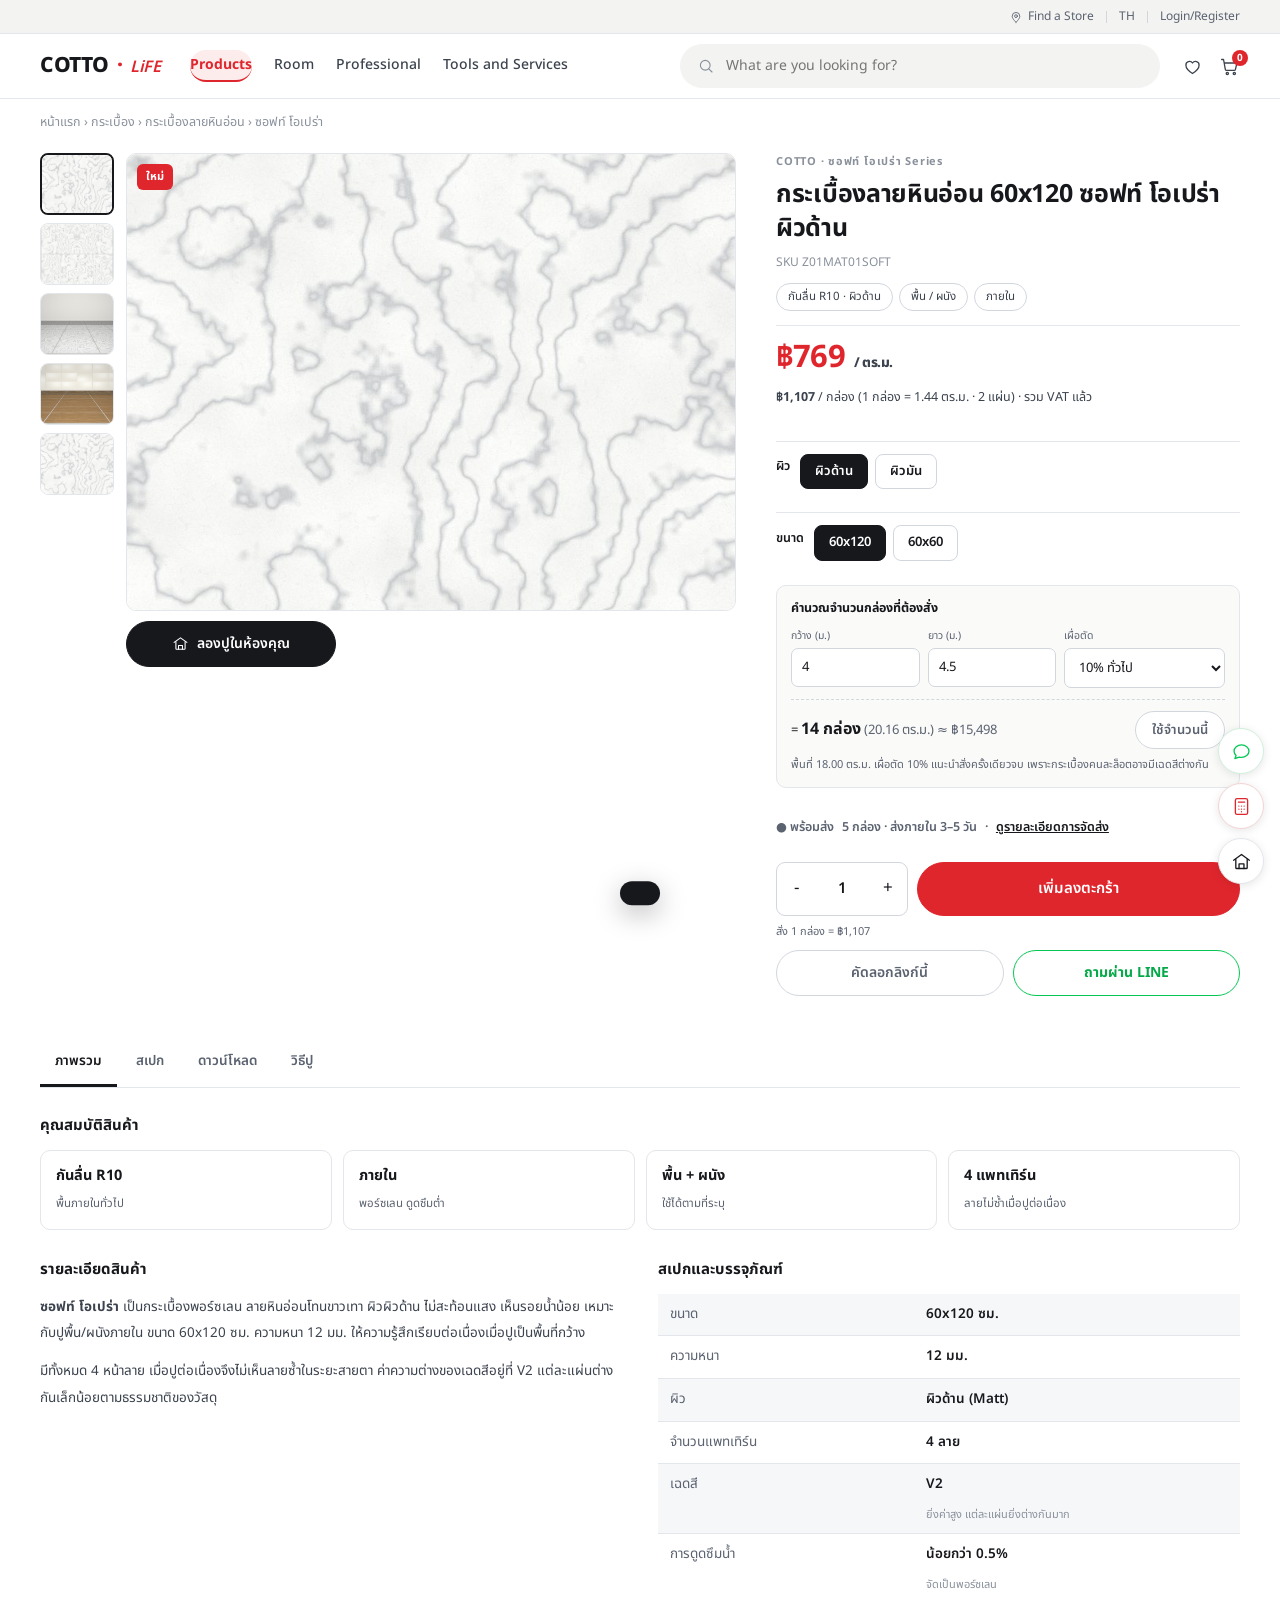
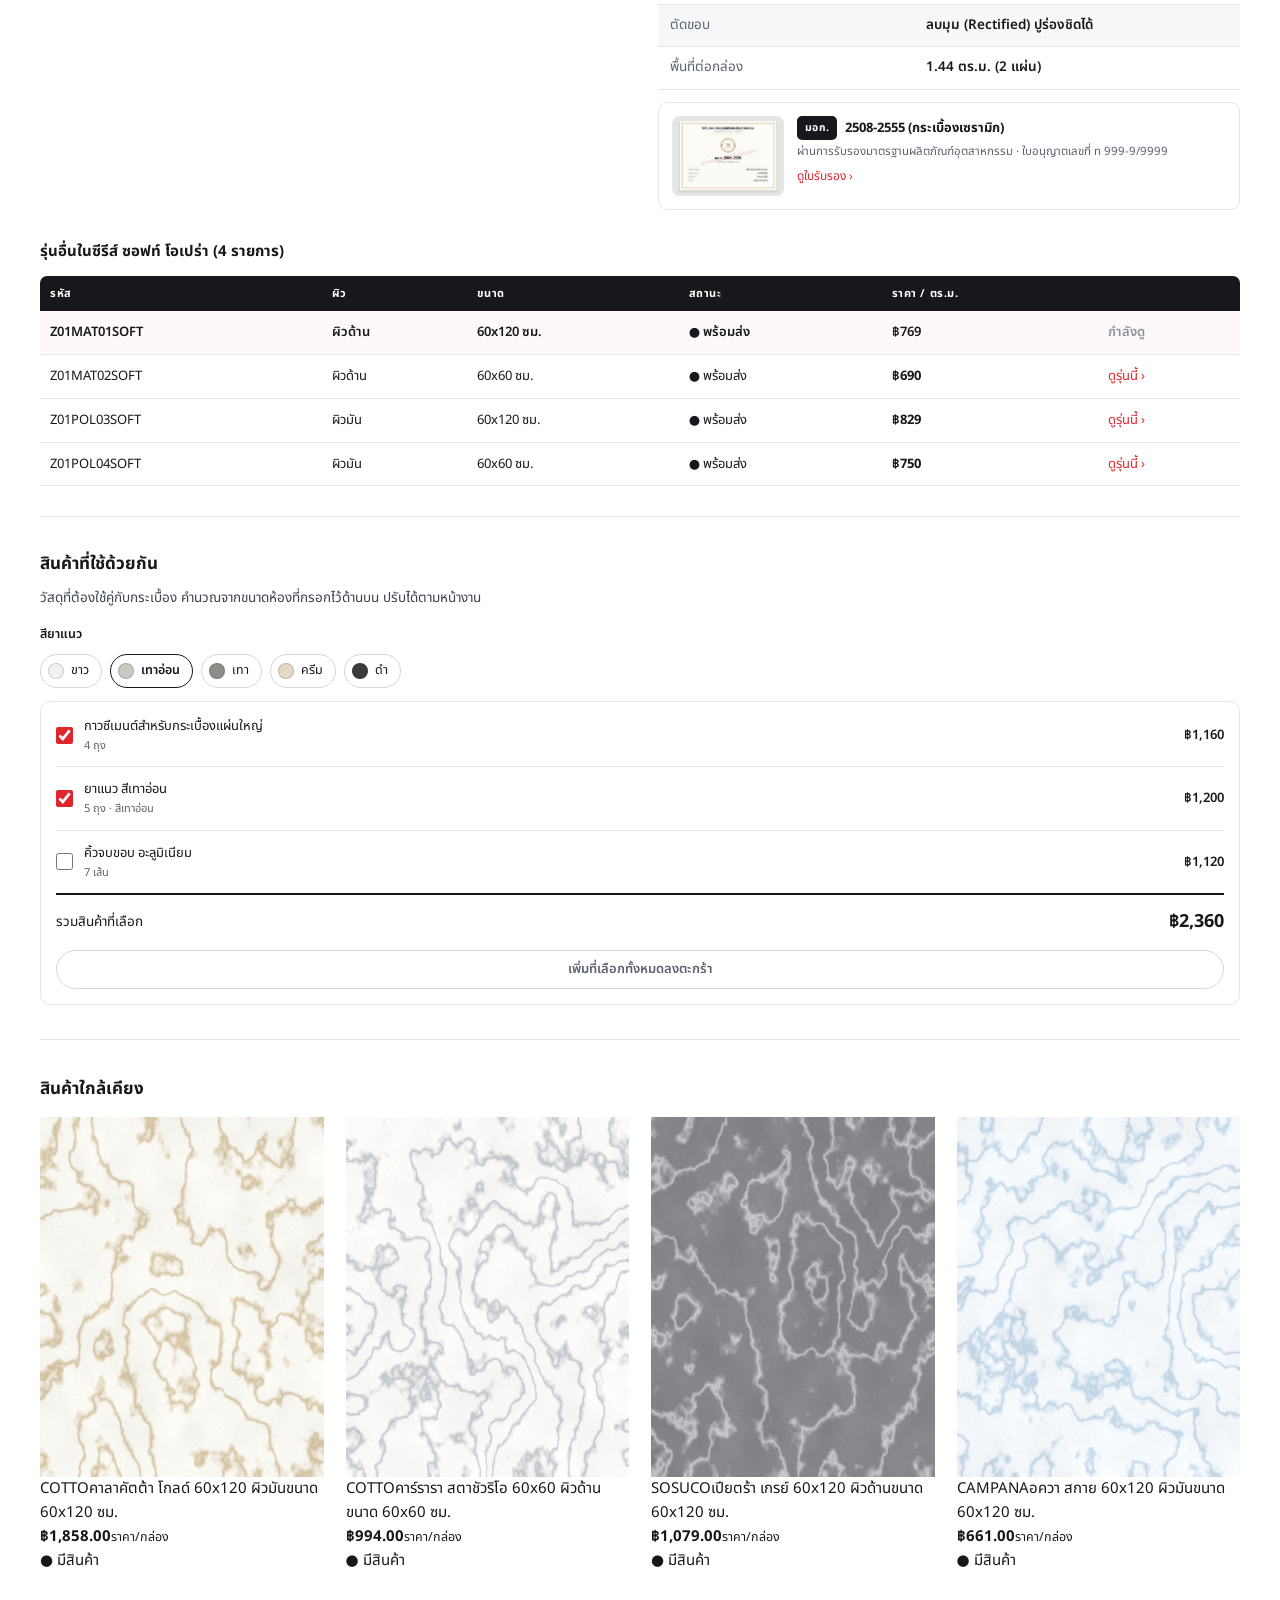
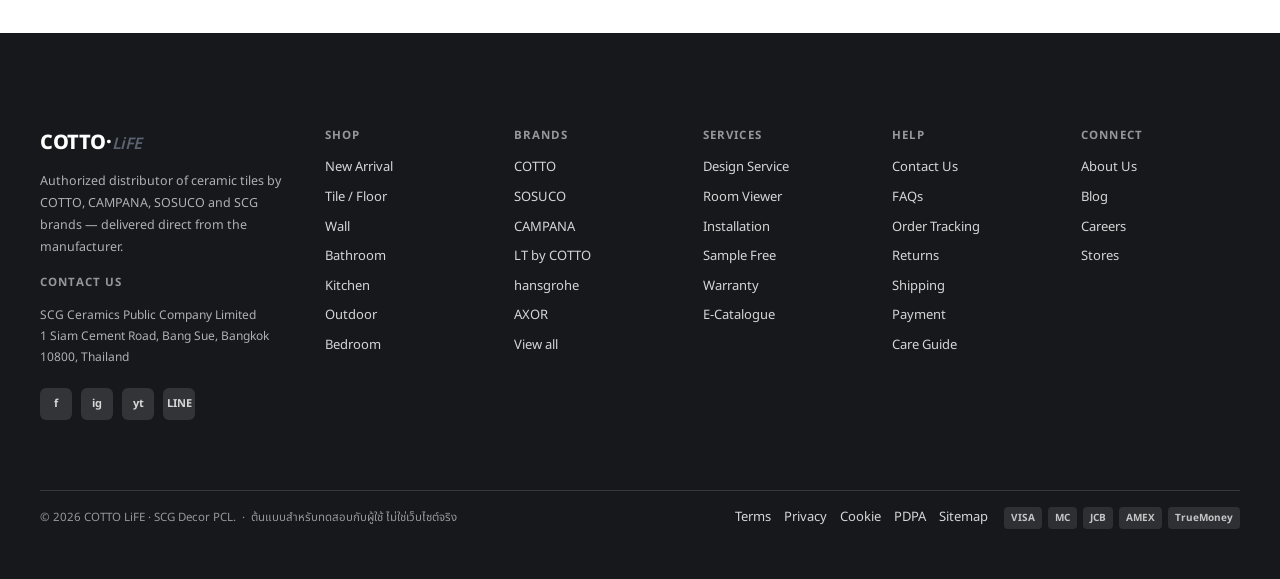
==== commit cf30ab06: "Update V2 change : Text and Ui responsive" ====
--- a/detail.html
+++ b/detail.html
@@ -85,7 +85,7 @@
     $("#gBadge").hidden = !S["new"];
     $("#gThumbs").innerHTML = g.map(function (t, i) {
       return '<button class="' + (i === gi ? "on" : "") + '" data-g="' + i + '" aria-label="' + t[1] + '">' +
-        '<img src="' + img(t[0]) + '" alt=""><span class="tl">' + t[1] + "</span></button>";
+        '<img src="' + img(t[0]) + '" alt=""></button>';
     }).join("");
     var ICON = '<svg class="ico" viewBox="0 0 24 24" fill="none" stroke="currentColor" ' +
       'stroke-width="1.5" stroke-linecap="round" stroke-linejoin="round" aria-hidden="true">' +
@@ -131,7 +131,7 @@
   function chipsOf() {
     return (isTile
       ? [(K.slip !== "-" ? "กันลื่น " + K.slip + " · " : "") + C.finish[K.finish].label,
-         K.usage.join(" / "), K.env, K.green ? "ฉลากเขียว" : ""]
+         K.usage.join(" / "), K.env, K.thickClass.indexOf("พิเศษ") >= 0 ? "หนาพิเศษ " + K.thick + " มม." : ""]
       : isAcc
       ? [K.kind, K.material, K.mount, "รับประกัน " + K.warranty]
       : [K.rate !== "-" ? K.rate : K.dim, K.rough !== "-" ? "ท่อ " + K.trap.replace("-Trap", "") +
--- a/assets/app.css
+++ b/assets/app.css
@@ -352,9 +352,6 @@
   section.band{padding:40px 0}
   .sec-head h2{font-size:22px}
   .list-head h1{font-size:24px}
-  .gal{grid-template-columns:1fr}
-  .thumbs{flex-direction:row;overflow-x:auto;order:2}
-  .thumb{flex:0 0 64px}
   .cta-band{padding:26px}
 }
 @media(max-width:620px){
--- a/assets/detail.css
+++ b/assets/detail.css
@@ -1,5 +1,5 @@
 /* ---- หน้าสินค้า (ตามไฟล์ออกแบบ) ---- */
-.pdp{display:grid;grid-template-columns:minmax(0,1.04fr) minmax(0,1fr);gap:40px;padding:6px 0 30px;
+.pdp{display:grid;grid-template-columns:minmax(0,1.5fr) minmax(0,1fr);gap:40px;padding:6px 0 30px;
   align-items:start}
 
 /* ---- แกลเลอรี: รายการภาพอยู่ซ้ายมือของรูปใหญ่ ---- */
@@ -10,8 +10,6 @@
   background:#F1F1EF;padding:0;position:relative;display:block}
 .thumbs button.on{border:2px solid var(--ink)}
 .thumbs img{width:100%;height:100%;object-fit:cover;display:block}
-.thumbs .tl{position:absolute;left:0;right:0;bottom:0;background:rgba(22,24,28,.62);color:#fff;
-  font-size:8.5px;padding:2px 3px;line-height:1.3}
 .galmain .main{border-radius:10px;overflow:hidden;background:#F1F1EF;aspect-ratio:4/3;
   border:1px solid var(--line);position:relative}
 .galmain .main img{width:100%;height:100%;object-fit:cover;display:block}
@@ -221,7 +219,8 @@
 
 @media (max-width:1080px){
   .pdp{grid-template-columns:1fr;gap:24px}
-  .gal{position:static}
+  .gal{position:static;grid-template-columns:74px minmax(0,1fr)}
+  .galmain .main{aspect-ratio:16/10}
   .feat{grid-template-columns:repeat(2,1fr)}
   .two-col{grid-template-columns:1fr;gap:26px}
   .plist{grid-template-columns:repeat(2,1fr)}
@@ -234,10 +233,20 @@
   .price-main b{font-size:26px}
   .plist{grid-template-columns:1fr}
   .vtab .hide-m{display:none}
-  .gal{grid-template-columns:62px minmax(0,1fr);gap:9px}
-  .thumbs button{width:62px;height:52px}
+  .gal{grid-template-columns:66px minmax(0,1fr);gap:9px}
+  .thumbs{order:0;flex-direction:column;overflow:visible}
+  .thumbs button{width:66px;height:54px}
 }
 @media (max-width:620px){
+  .gal{display:flex;flex-direction:column;gap:0}
+  .galmain{order:0;width:100%}
+  .galmain .main{aspect-ratio:4/3}
+  .thumbs{order:1;width:100%;flex-direction:row;gap:7px;overflow-x:auto;padding-top:9px;
+    scrollbar-width:none;-webkit-overflow-scrolling:touch}
+  .thumbs::-webkit-scrollbar{display:none}
+  .thumbs button{flex:0 0 68px;width:68px;height:54px}
+  .gal-btns .btn{min-width:0;flex:1}
+  .feat{grid-template-columns:1fr}
   .calc-in{grid-template-columns:1fr 1fr}
   .calc-in .wst{grid-column:1/-1}
   .buyrow{flex-wrap:wrap}
@@ -269,3 +278,7 @@
 .pitem .buyline .px{font-size:13px;font-weight:700}
 .pitem .buyline .btn{margin-left:auto;padding:5px 10px;font-size:11.5px;gap:5px}
 .pitem .buyline .btn .ic{width:14px;height:14px}
+
+@media (max-width:620px){
+  .gal-btns .btn{flex:1;min-width:0}
+}
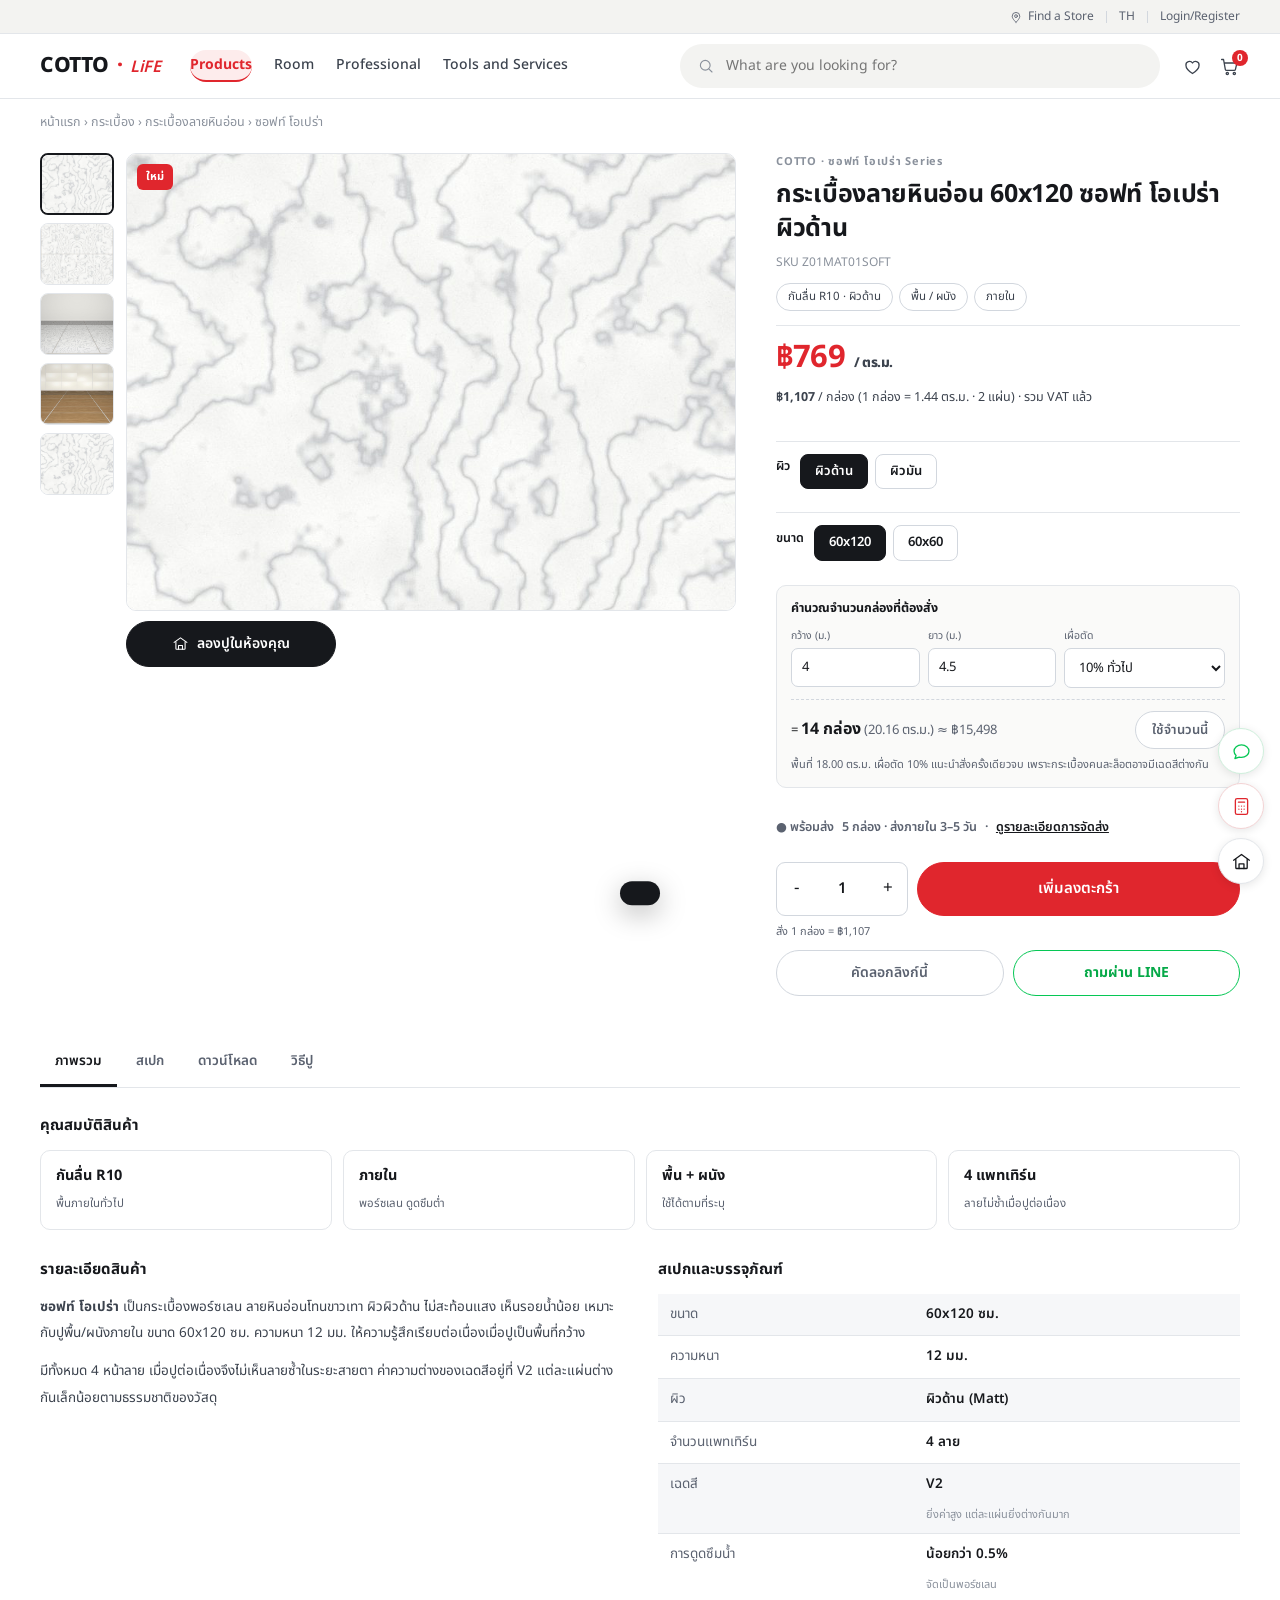
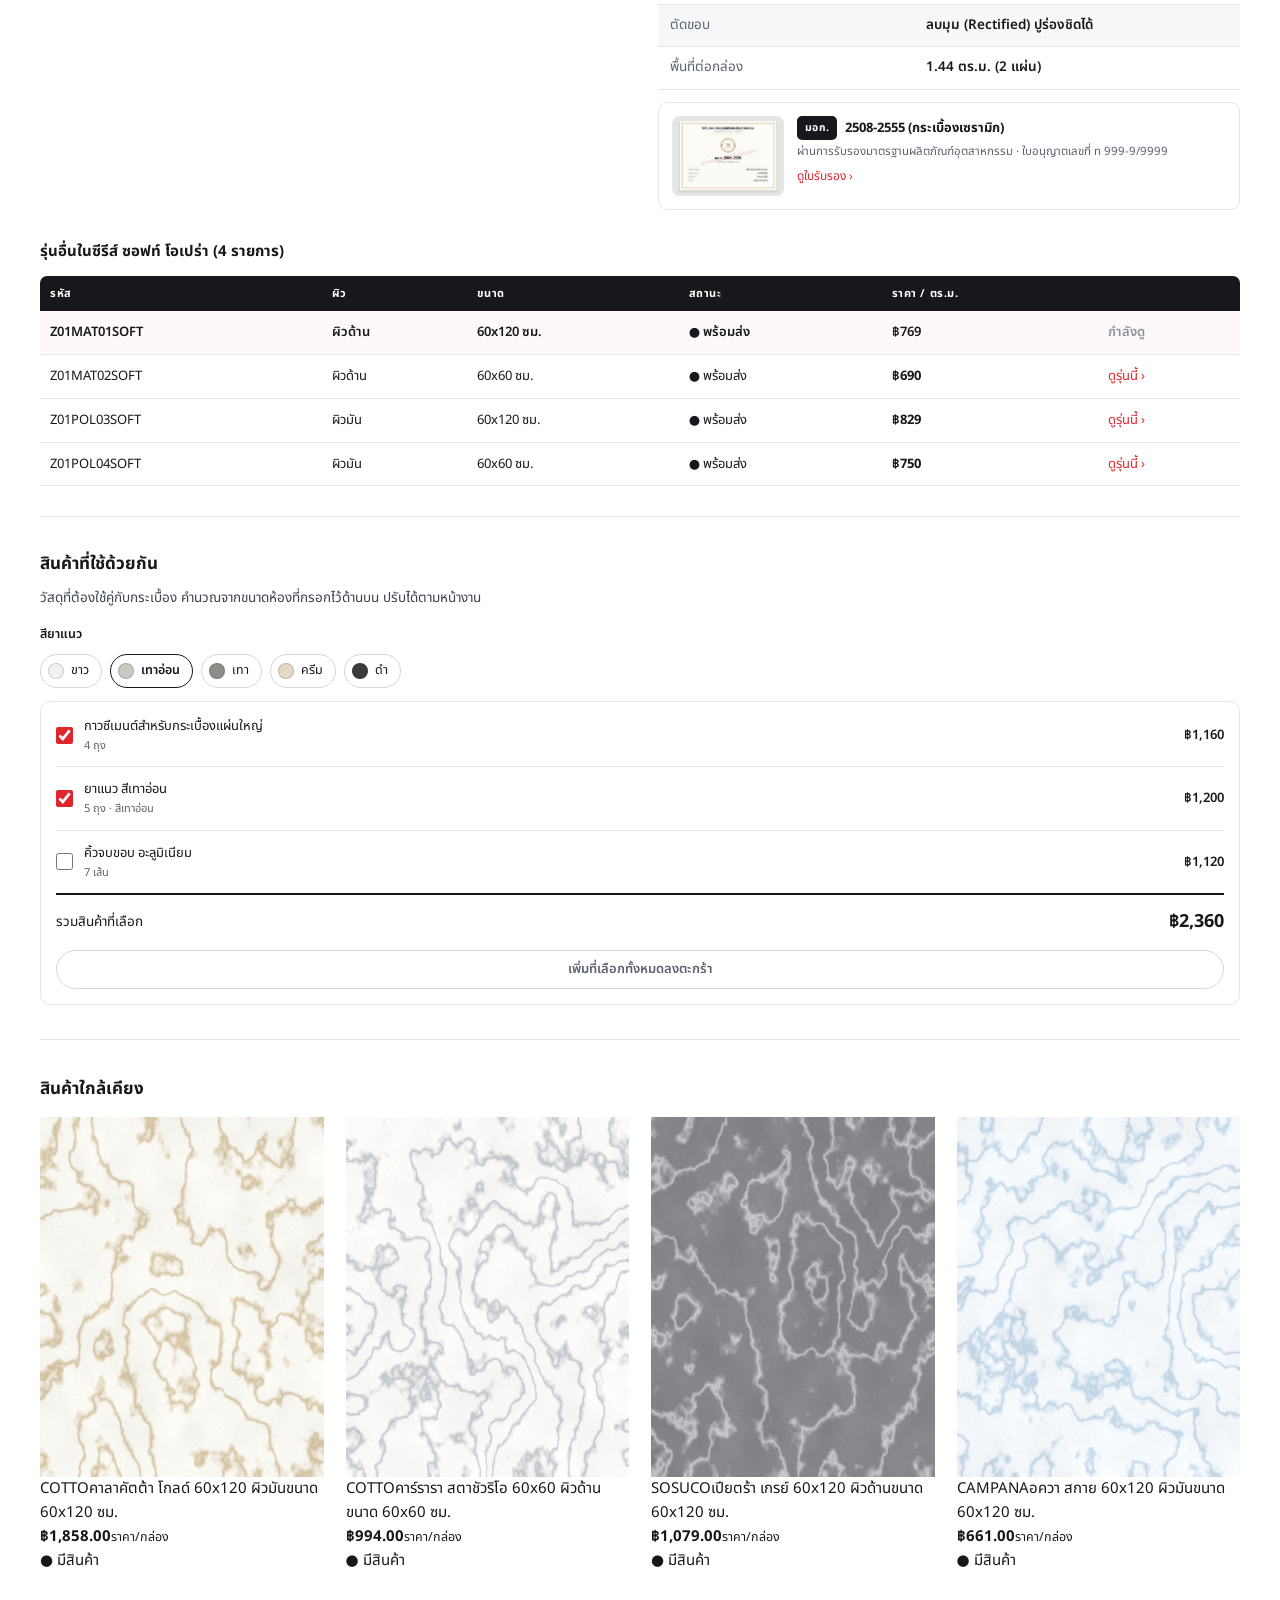
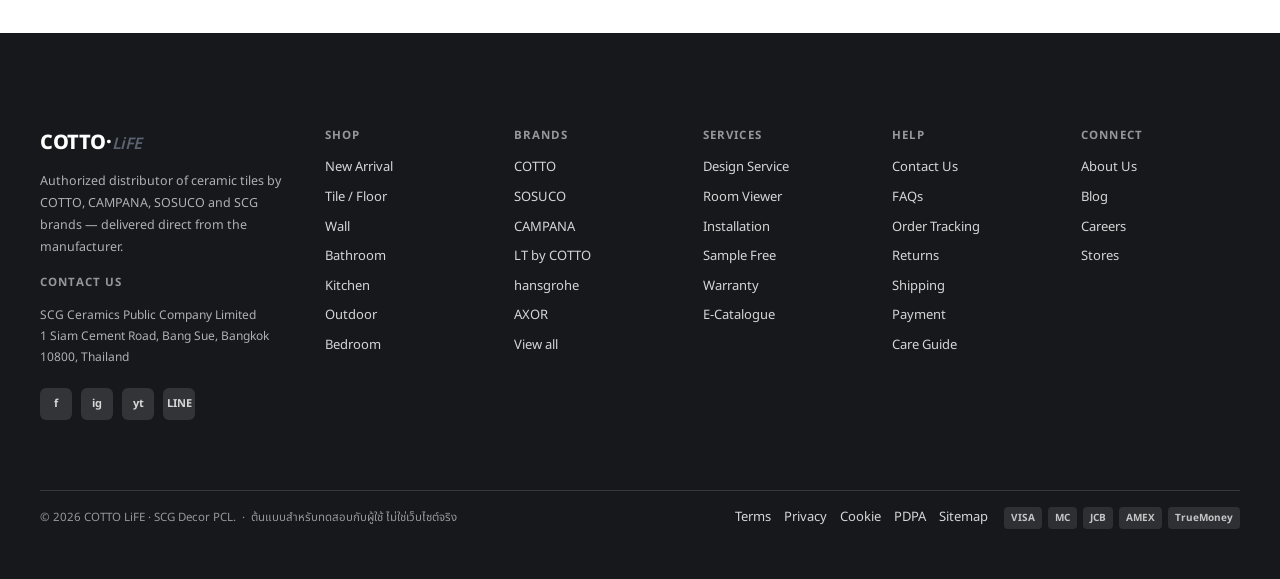
==== commit 3dea91a2: "update V3" ====
--- a/detail.html
+++ b/detail.html
@@ -4,6 +4,8 @@
 <meta charset="utf-8">
 <meta name="viewport" content="width=device-width,initial-scale=1">
 <title>สินค้า | COTTO LiFE</title>
+<link rel="icon" href="favicon.ico" sizes="any">
+<link rel="apple-touch-icon" href="assets/img/apple-touch-icon.png">
 <link rel="preconnect" href="https://fonts.googleapis.com">
 <link href="https://fonts.googleapis.com/css2?family=Noto+Sans+Thai:wght@400;500;600;700&display=swap" rel="stylesheet">
 <link rel="stylesheet" href="assets/app.css">
@@ -109,6 +111,16 @@
     if (cand.length) { K = cand.filter(function (k) { return k.stock > 0; })[0] || cand[0];
       gi = 0; roughPick = null; draw(); }
   }
+  /* หาสีประจำตัวเลือก โดยอ้างชื่อ facet ไม่ใช่ตำแหน่ง เพราะลำดับเปลี่ยนได้ */
+  function facetBy(c, key) {
+    return (C.facets[c] || []).filter(function (f) { return f.key === key; })[0];
+  }
+  function swatchOf(attr, v) {
+    var f = attr === "color" ? facetBy("tile", "color")
+          : attr === "finLabel" ? facetBy("accessory", "finLabel") : null;
+    return (f && f.swatch && f.swatch[v]) || "";
+  }
+
   function optGroup(label, attr, hint) {
     var vals = [], seen = {};
     S.skus.forEach(function (k) { if (k[attr] != null && !seen[k[attr]]) { seen[k[attr]] = 1; vals.push(k[attr]); } });
@@ -118,8 +130,7 @@
         var cand = variantsFor(attr, v), off = !cand.length;
         var k0 = cand[0] || S.skus.filter(function (x) { return x[attr] === v; })[0];
         var sub = "";
-        var sw = (attr === "color" && C.facets.tile[4].swatch[v]) ? C.facets.tile[4].swatch[v]
-               : (attr === "finLabel" && C.facets.accessory[1].swatch[v]) ? C.facets.accessory[1].swatch[v] : "";
+        var sw = swatchOf(attr, v);
         var dot = sw ? '<span class="dot" style="background:' + sw + '"></span>' : "";
         return '<button class="opt' + (K[attr] === v ? " on" : "") + (off ? " off" : "") + '" data-o="' +
           attr + "|" + v + '"' + (off ? " disabled" : "") + ">" + dot +
